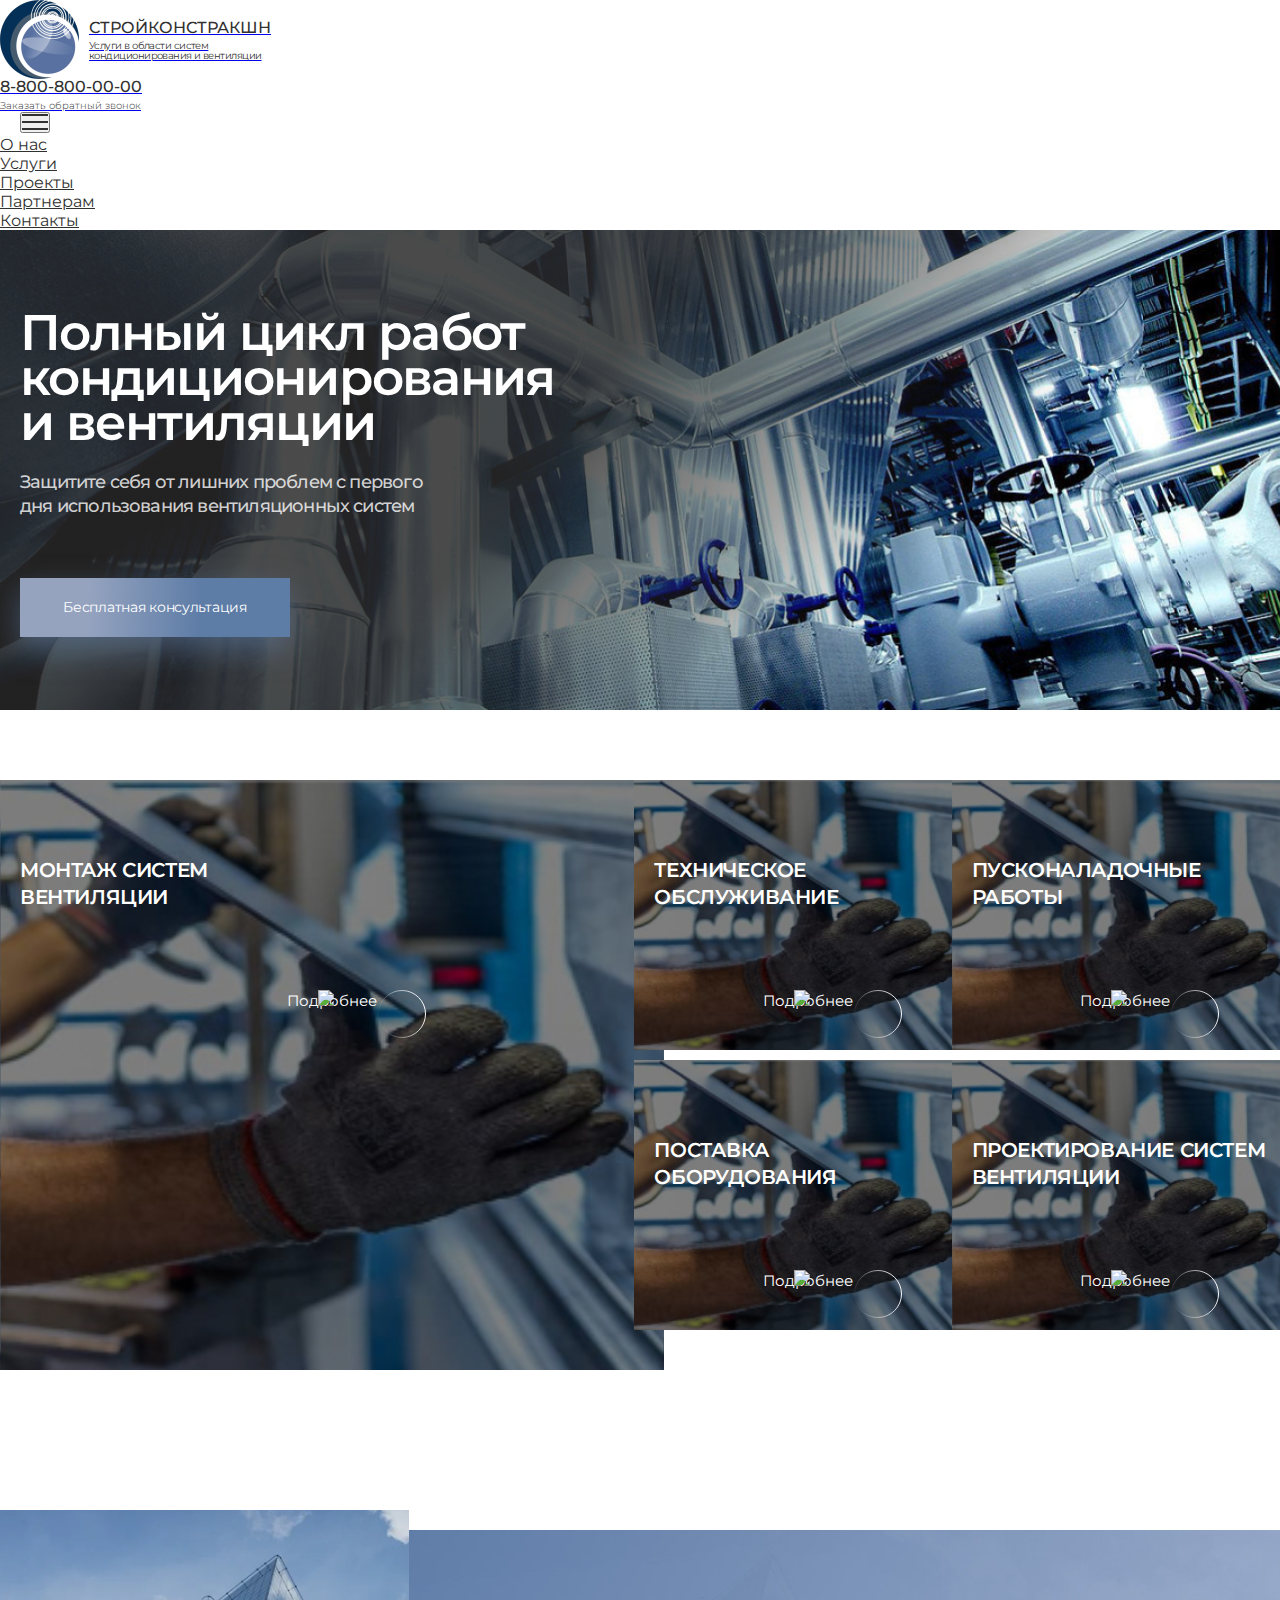
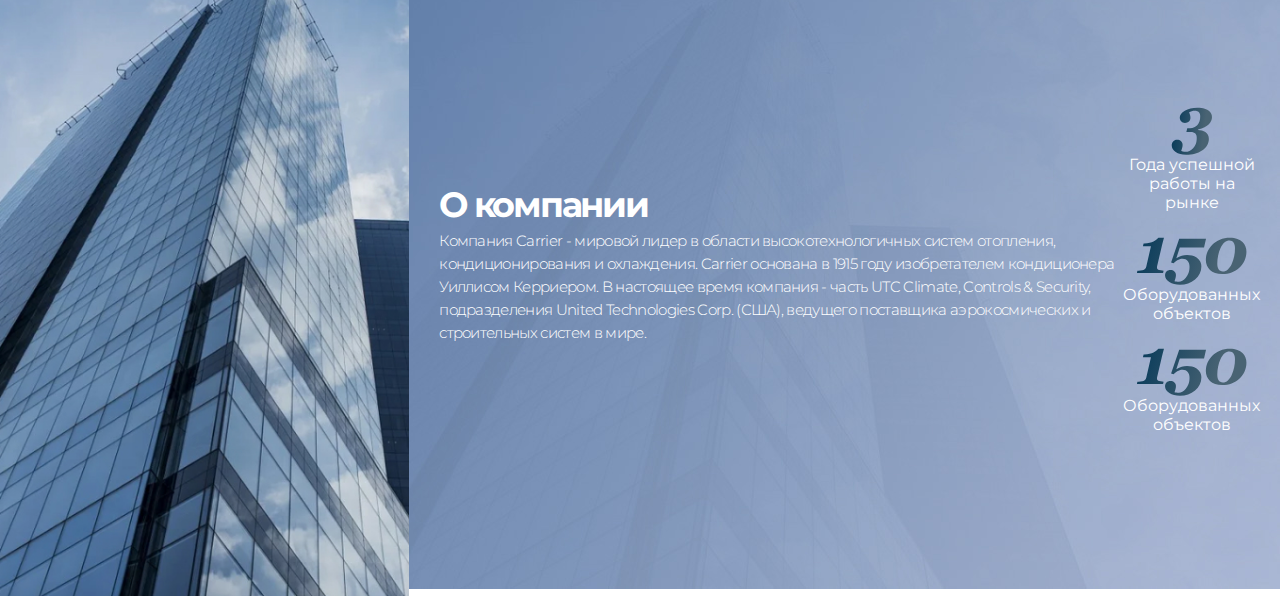
==== index.html @ 7372b0d9 "Первые три блока" ====
<!DOCTYPE html>
<html lang="ru">
    <head>
        <meta charset="utf-8">
        <meta name="format-detection" content="telephone=no">
        <link rel="stylesheet" href="css/owl.carousel.css">
        <link href="css/normalize.css" rel="stylesheet">
        <meta name="viewport" content="width=device-width, initial-scale=1">
        <link rel="stylesheet" href="https://cdn.jsdelivr.net/npm/bootstrap@4.5.3/dist/css/bootstrap.min.css" integrity="sha384-TX8t27EcRE3e/ihU7zmQxVncDAy5uIKz4rEkgIXeMed4M0jlfIDPvg6uqKI2xXr2" crossorigin="anonymous">
        <link rel="preconnect" href="https://fonts.gstatic.com">
        <link href="https://fonts.googleapis.com/css2?family=Montserrat:wght@100;300;400;500;600&display=swap" rel="stylesheet"> 
        <link href="css/style.css" rel="stylesheet">
        <title>СТРОЙКОНСТРАКШН</title>
        <script src="https://code.jquery.com/jquery-3.5.1.min.js" integrity="sha256-9/aliU8dGd2tb6OSsuzixeV4y/faTqgFtohetphbbj0=" crossorigin="anonymous"></script>
    </head>
    <body class="page">
      <svg style="display: none;">
        <symbol viewBox="0 0 94 134" id="logo-icon">
          <path  d="M51.762.58c-.244.192-.294.304-.334.73-.024.28-.109 3.047-.186 6.14-.077 3.09-.185 5.668-.227 5.706-.052.049-4.404 2.545-9.673 5.55-5.26 3.005-9.726 5.597-9.91 5.762-.497.455-.74.95-.876 1.798-.152.9-.012 1.517.476 2.076.194.234 2.41 1.704 5.965 3.963l5.656 3.606-.7 10.831c-.377 5.969-.7 10.916-.72 11.008-.011.104-2.302 1.778-5.6 4.09-3.066 2.161-5.583 3.955-5.588 3.996-.006.052.027.086.063.088.046.004 2.53-1.28 5.527-2.839 4.315-2.258 5.45-2.803 5.443-2.667.006.105-.171 2.949-.393 6.333-.222 3.385-.369 6.283-.323 6.444.073.319.425.627.736.65.31.023.728-.23.883-.532.11-.232.17-1.599.326-7.018.152-5.305.22-6.755.323-6.841.174-.145 7.217-3.804 7.309-3.797.046.003.019 2.042-.05 4.517-.07 2.485-.093 4.566-.055 4.631.048.066.093-.244.119-.776.255-5.245.447-8.61.5-8.66.032-.039 2.695-1.434 5.91-3.114 3.213-1.68 5.987-3.15 6.158-3.274.744-.521 1.118-1.896.81-2.965-.303-1.037-.47-1.185-6.375-5.427-3.028-2.178-5.53-3.973-5.546-3.995-.03-.055 1.064-21.165 1.127-21.704.04-.343.193-.467 5.298-4.352 2.896-2.195 5.27-4.02 5.275-4.072.014-.04-.019-.075-.073-.079-.046-.003-2.387 1.312-5.204 2.916-2.808 1.604-5.128 2.9-5.144 2.877-.023-.043.498-10.616.545-11.094.009-.072-.071-.256-.183-.4-.26-.375-.9-.433-1.289-.105zm-.993 25.367c-.133 5.452-.262 9.932-.282 9.951-.032.03-7.028-4.972-7.124-5.094-.024-.033-.012-1.393.04-3.021.052-1.619.051-2.948.006-2.95-.046-.004-.091.223-.091.537-.02 1.034-.317 4.978-.379 5.037-.032.04-1.364-.875-2.955-2.017s-2.883-2.084-2.873-2.094c.01-.01 3.14-2.386 6.959-5.287 4.111-3.121 6.94-5.216 6.949-5.132 0 .084-.107 4.607-.25 10.07zm-3.833 12.695a543.238 543.238 0 013.43 2.208c.056.077-.26 10.633-.311 10.755-.072.141-7.427 5.348-7.465 5.282-.023-.044.553-20.197.59-20.435.01-.094.077-.11.182-.06.088.038 1.703 1.056 3.574 2.25zm7.879 5.024c1.87 1.194 3.404 2.196 3.4 2.227-.012.03-1.725 1.265-3.807 2.735L50.616 51.3l.09-1.793c.41-7.965.427-8.194.564-8.1.068.047 1.665 1.063 3.545 2.258z"/>
        </symbol>
        <symbol viewBox="0 0 94 134" id="arrow">
          <path  d="M51.762.58c-.244.192-.294.304-.334.73-.024.28-.109 3.047-.186 6.14-.077 3.09-.185 5.668-.227 5.706-.052.049-4.404 2.545-9.673 5.55-5.26 3.005-9.726 5.597-9.91 5.762-.497.455-.74.95-.876 1.798-.152.9-.012 1.517.476 2.076.194.234 2.41 1.704 5.965 3.963l5.656 3.606-.7 10.831c-.377 5.969-.7 10.916-.72 11.008-.011.104-2.302 1.778-5.6 4.09-3.066 2.161-5.583 3.955-5.588 3.996-.006.052.027.086.063.088.046.004 2.53-1.28 5.527-2.839 4.315-2.258 5.45-2.803 5.443-2.667.006.105-.171 2.949-.393 6.333-.222 3.385-.369 6.283-.323 6.444.073.319.425.627.736.65.31.023.728-.23.883-.532.11-.232.17-1.599.326-7.018.152-5.305.22-6.755.323-6.841.174-.145 7.217-3.804 7.309-3.797.046.003.019 2.042-.05 4.517-.07 2.485-.093 4.566-.055 4.631.048.066.093-.244.119-.776.255-5.245.447-8.61.5-8.66.032-.039 2.695-1.434 5.91-3.114 3.213-1.68 5.987-3.15 6.158-3.274.744-.521 1.118-1.896.81-2.965-.303-1.037-.47-1.185-6.375-5.427-3.028-2.178-5.53-3.973-5.546-3.995-.03-.055 1.064-21.165 1.127-21.704.04-.343.193-.467 5.298-4.352 2.896-2.195 5.27-4.02 5.275-4.072.014-.04-.019-.075-.073-.079-.046-.003-2.387 1.312-5.204 2.916-2.808 1.604-5.128 2.9-5.144 2.877-.023-.043.498-10.616.545-11.094.009-.072-.071-.256-.183-.4-.26-.375-.9-.433-1.289-.105zm-.993 25.367c-.133 5.452-.262 9.932-.282 9.951-.032.03-7.028-4.972-7.124-5.094-.024-.033-.012-1.393.04-3.021.052-1.619.051-2.948.006-2.95-.046-.004-.091.223-.091.537-.02 1.034-.317 4.978-.379 5.037-.032.04-1.364-.875-2.955-2.017s-2.883-2.084-2.873-2.094c.01-.01 3.14-2.386 6.959-5.287 4.111-3.121 6.94-5.216 6.949-5.132 0 .084-.107 4.607-.25 10.07zm-3.833 12.695a543.238 543.238 0 013.43 2.208c.056.077-.26 10.633-.311 10.755-.072.141-7.427 5.348-7.465 5.282-.023-.044.553-20.197.59-20.435.01-.094.077-.11.182-.06.088.038 1.703 1.056 3.574 2.25zm7.879 5.024c1.87 1.194 3.404 2.196 3.4 2.227-.012.03-1.725 1.265-3.807 2.735L50.616 51.3l.09-1.793c.41-7.965.427-8.194.564-8.1.068.047 1.665 1.063 3.545 2.258z"/>
        </symbol>
      </svg>
        <header class="header">
          <nav class="navbar navbar-expand-lg">
            <a href="#" class="navbar-brand logo-wrp">
              <img src="img/logo.png" width="44" height="44">
              <div class="logo-text">
                <p class="logo-name">СТРОЙКОНСТРАКШН</p>
                <p class="logo-slogan">Услуги в области систем<br>кондиционирования и вентиляции</p>
              </div>
            </a>
            <a href="#" class="nav-tel">
              <img src="img/tel.svg" width="33" height="33">
              <div class="tel-number-wrp">
                <p class="tel-number">8-800-800-00-00</p>
                <p class="tel-text">Заказать обратный звонок</p>
              </div>
            </a>
            <button class="navbar-toggler" type="button" data-toggle="collapse" data-target="#navbarSupportedContent" aria-expanded="false" aria-label="Toggle navigation">
              <span class="toggle-line toggle-line--first"></span>
              <span class="toggle-line toggle-line--second"></span>
              <span class="toggle-line toggle-line--third"></span>
            </button>
            <div class="collapse navbar-collapse nav-list-wrp justify-content-around" id="navbarSupportedContent">
              <ul class="navbar-nav justify-content-center">
                <li class="nav-item"><a href="#" class="nav-link text-center">О нас</a></li>
                <li class="nav-item"><a href="#" class="nav-link text-center">Услуги</a></li>
                <li class="nav-item"><a href="#" class="nav-link text-center">Проекты</a></li>
                <li class="nav-item"><a href="#" class="nav-link text-center">Партнерам</a></li>
                <li class="nav-item"><a href="#" class="nav-link text-center">Контакты</a></li>
              </ul>
            </div>
          </nav>
          <h1 style="display: none;">СТРОЙКОНСТРАКШН</h1>
          <section class="header__body--wrp">
            <span class="header__body--bg"></span>
            <div class="header__body">
              <h2 class="header__h2">Полный цикл работ<br>кондиционирования<br>и вентиляции</h2>
              <p>Защитите себя от лишних проблем с первого<br>дня использования вентиляционных систем</p>
              <button type="button" class="button button--header">Бесплатная консультация</button>
            </div>
          </section>
        </header>
        <main class="page-main">
            <h1 style=display:none;></h1>
            <ul id="services" class="owl-carousel services__list">
              <li class="services__item service__hover-1" id="service">
                <!--<img class="services__item--bg" src="img/services-1.jpg">-->
                <h3 class="services__h3">Монтаж систем<br>вентиляции</h3>
                <a href="#" class="services__link">
                  <span>Подробнее</span>
                  <div class="services__arrow-wrp">
                    <img class="arrow-img" src="img/arrow.svg">
                    <img class="circle-img" src="img/Ellipse.svg">
                  </div>
                </a>
              </li>
              <li class="services__item" id="service">
                <!--<img class="services__item--bg" src="img/services-1.jpg">-->
                <h3 class="services__h3">Техническое<br>обслуживание</h3>
                <a href="#" class="services__link">
                  <span>Подробнее</span>
                  <div class="services__arrow-wrp">
                    <img class="arrow-img" src="img/arrow.svg">
                    <img class="circle-img" src="img/Ellipse.svg">
                  </div>
                </a>
              </li>
              <li class="services__item" id="service">
                <!--<img class="services__item--bg" src="img/services-1.jpg">-->
                <h3 class="services__h3">Пусконаладочные<br>работы</h3>
                <a href="#" class="services__link">
                  <span>Подробнее</span>
                  <div class="services__arrow-wrp">
                    <img class="arrow-img" src="img/arrow.svg">
                    <img class="circle-img" src="img/Ellipse.svg">
                  </div>
                </a>
              </li>
              <li class="services__item" id="service">
                <!--<img class="services__item--bg" src="img/services-1.jpg">-->
                <h3 class="services__h3">Поставка<br>оборудования</h3>
                <a href="#" class="services__link">
                  <span>Подробнее</span>
                  <div class="services__arrow-wrp">
                    <img class="arrow-img" src="img/arrow.svg">
                    <img class="circle-img" src="img/Ellipse.svg">
                  </div>
                </a>
              </li>
              <li class="services__item" id="service">
                <!--<img class="services__item--bg" src="img/services-1.jpg">-->
                <h3 class="services__h3">Проектирование систем<br>вентиляции</h3>
                <a href="#" class="services__link">
                  <span>Подробнее</span>
                  <div class="services__arrow-wrp">
                    <img class="arrow-img" src="img/arrow.svg">
                    <img class="circle-img" src="img/Ellipse.svg">
                  </div>
                </a>
              </li>
            </ul>
            <script>$(document).ready(function(){
              $(".owl-carousel").owlCarousel({
                items:1.2,
                center:true,
                smartSpeed: 500,
                slideBy: 3, 
                responsive:{
                  500:{
                      items:1.6
                  },
                  600:{
                      items:1.8
                  }
              }
              });
            });
            </script>
            <section class="advantages">
              <div class="adventages__wrp">
                <img src="img/adv-left.jpg" class="advantages__left">
                <div class="adventages__text-wrp">
                  <h2 class="adv__h2">О компании</h2>
                  <span class="advent__text">Компания Carrier - мировой лидер в области высокотехнологичных систем отопления, кондиционирования и охлаждения. Carrier основана в 1915 году изобретателем кондиционера Уиллисом Керриером. В настоящее время компания - часть UTC Climate, Controls & Security, подразделения United Technologies Corp. (США), ведущего поставщика аэрокосмических и строительных систем в мире.</span>  
                </div>
                <ul class="advantagest__list">
                  <li class="advantages__item">
                    <img src="img/3.svg">
                    <p class="advantages__item-text">Года успешной<br>работы на рынке</p>
                  </li>
                  <li class="advantages__item">
                    <img src="img/150.svg">
                    <p class="advantages__item-text">Оборудованных<br>объектов</p>
                  </li>
                  <li class="advantages__item">
                    <img src="img/150.svg">
                    <p class="advantages__item-text">Оборудованных<br>объектов</p>
                  </li>
                </ul>
              </div>
              
            </section>



            <!--
            <h2 class="news__h2">Оставайтесь в курсе событий</h2>
            <p class="news__title">Основные новости финансовых рынков</p>
            <section class="news-wrp">
              <button id="news-left" class="news__btn btn-prev"><svg width="23" height="32" class="news-btn-svg news_btn--left"><use xlink:href ="#news-btn"></use></svg></button>
              <div class="slider-container">
                <div class="slider-track">
                  <div class="slider-item">
                    <div class="news__card1">
                      <img class="news__img" src="img/news1.jpg">
                      <div class="news__card-content">
                        <p class="news__card-title">1Премаркет Европы EURUSD, GBPU...</p>
                        <p class="news__card-description">EURUSDEURUSD пошел по альтернативному сценарию и достиг целевого диапазона.</p>
                        <span class="news__card-date-btn-wrp">
                          <p class="news__card-date">14.08.2020</p>
                          <a class="news__card-btn" href="#">Читать далее</a>
                        </span>
                      </div>
                    </div>
                  </div>
                  <div class="slider-item">
                    <div class="news__card1">
                      <img class="news__img" src="img/news2.jpg">
                      <div class="news__card-content">
                        <p class="news__card-title">2Премаркет Европы EURUSD, GBPU...</p>
                        <p class="news__card-description">EURUSDEURUSD пошел по альтернативному сценарию и достиг целевого диапазона.</p>
                        <span class="news__card-date-btn-wrp">
                          <p class="news__card-date">14.08.2020</p>
                          <a class="news__card-btn" href="#">Читать далее</a>
                        </span>
                      </div>
                    </div>
                  </div>
                  <div class="slider-item">
                    <div class="news__card1">
                      <img class="news__img" src="img/news1.jpg">
                      <div class="news__card-content">
                        <p class="news__card-title">3Премаркет Европы EURUSD, GBPU...</p>
                        <p class="news__card-description">EURUSDEURUSD пошел по альтернативному сценарию и достиг целевого диапазона.</p>
                        <span class="news__card-date-btn-wrp">
                          <p class="news__card-date">14.08.2020</p>
                          <a class="news__card-btn" href="#">Читать далее</a>
                        </span>
                      </div>
                    </div>
                  </div>
                  <div class="slider-item">
                    <div class="news__card1">
                      <img class="news__img" src="img/news2.jpg">
                      <div class="news__card-content">
                        <p class="news__card-title">4Премаркет Европы EURUSD, GBPU...</p>
                        <p class="news__card-description">EURUSDEURUSD пошел по альтернативному сценарию и достиг целевого диапазона.</p>
                        <span class="news__card-date-btn-wrp">
                          <p class="news__card-date">14.08.2020</p>
                          <a class="news__card-btn" href="#">Читать далее</a>
                        </span>
                      </div>
                    </div>
                  </div>
                  <div class="slider-item">
                    <div class="news__card1">
                      <img class="news__img" src="img/news1.jpg">
                      <div class="news__card-content">
                        <p class="news__card-title">5Премаркет Европы EURUSD, GBPU...</p>
                        <p class="news__card-description">EURUSDEURUSD пошел по альтернативному сценарию и достиг целевого диапазона.</p>
                        <span class="news__card-date-btn-wrp">
                          <p class="news__card-date">14.08.2020</p>
                          <a class="news__card-btn" href="#">Читать далее</a>
                        </span>
                      </div>
                    </div>
                  </div>
                  <div class="slider-item">
                    <div class="news__card1">
                      <img class="news__img" src="img/news2.jpg">
                      <div class="news__card-content">
                        <p class="news__card-title">6Премаркет Европы EURUSD, GBPU...</p>
                        <p class="news__card-description">EURUSDEURUSD пошел по альтернативному сценарию и достиг целевого диапазона.</p>
                        <span class="news__card-date-btn-wrp">
                          <p class="news__card-date">14.08.2020</p>
                          <a class="news__card-btn" href="#">Читать далее</a>
                        </span>
                      </div>
                    </div>
                  </div>

                </div>
              </div>
              <button id="news-right" class="news__btn btn-next"><svg width="23" height="32" class="news-btn-svg news_btn--right"><use xlink:href ="#news-btn"></use></svg></button>
            </section>-->
            <footer class="page-footer">
              
            </footer>
            <script src="https://cdn.jsdelivr.net/npm/bootstrap@4.5.3/dist/js/bootstrap.bundle.min.js" integrity="sha384-ho+j7jyWK8fNQe+A12Hb8AhRq26LrZ/JpcUGGOn+Y7RsweNrtN/tE3MoK7ZeZDyx" crossorigin="anonymous"></script>
            <script src="script.js"></script>
            <script src="news.js"></script>
            <script src="owl.carousel.js"></script>

        </main>
    </body>
</html>
---- css/style.css ----
.news__h2 {
  text-align: center;
  letter-spacing: 0.03em;
  font-weight: 300;
  text-transform: uppercase;
  line-height: 35px; }

.news__title {
  line-height: 30px;
  text-align: center;
  font-weight: 300; }

.news-btn-svg {
  fill: #3383EA; }

.news__btn {
  border: none;
  background-color: rgba(0, 0, 0, 0);
  box-shadow: none;
  transition: ease-in-out 0.2s; }
  .news__btn:hover {
    stroke-width: 2px;
    stroke: #3383EA; }
    .news__btn:hover svg {
      fill: white; }
  .news__btn:active svg {
    fill: #abcbd8; }

.news_btn--right {
  transform: rotate(180deg); }

.news__card-wrp {
  margin: 0 auto;
  width: 80%; }

.news__card {
  margin: 0 auto;
  transition: ease-in-out 0.3s;
  box-shadow: 0px 0px 10px rgba(0, 0, 0, 0.25);
  width: 100%;
  max-width: 240px;
  height: 300px;
  min-width: 200px;
  display: none; }

.news-active {
  transition: ease-in-out 0.3s;
  display: block; }

.news__img {
  width: 100%;
  height: 120px; }

.news__card-content {
  padding: 10px; }

.news__card-date-btn-wrp {
  display: flex;
  width: 100%;
  justify-content: space-between; }

.news__card-title {
  font-weight: normal;
  font-size: 16px;
  line-height: 19px; }

.news__card-description {
  font-weight: 300;
  font-size: 14px;
  line-height: 18px;
  margin: 15px 0; }

.news__card-date {
  font-weight: 300;
  font-size: 14px;
  line-height: 18px;
  text-align: left;
  letter-spacing: 0.02em; }

.news__card-btn {
  display: block;
  text-decoration: none;
  color: white;
  width: 95px;
  height: 24px;
  border-radius: 15px;
  background: linear-gradient(91.24deg, #3383EA 29.88%, #226AC6 81.31%);
  font-weight: 500;
  font-size: 10px;
  line-height: 24px;
  transition: all 0.3s ease-in-out;
  letter-spacing: 0.02em;
  text-transform: uppercase;
  text-align: center;
  color: #F8F8F8;
  position: relative; }
  .news__card-btn:hover {
    width: 110px;
    letter-spacing: 0.1em; }

.news__wrp {
  width: 100%;
  display: flex;
  align-items: center;
  margin: 30px auto  50px;
  padding: 0 10px;
  max-width: 1340px; }

@media (min-width: 700px) {
  .news__card {
    width: 45%; }
  .news__card-wrp {
    display: flex;
    justify-content: space-between; }
  .news__h2 {
    font-size: 31px;
    line-height: 60px; } }

.slider-container {
  overflow: hidden;
  margin: 0 auto;
  width: 280px; }

.slider-track {
  display: flex;
  transition: .2s; }

.slider-item {
  width: 280px;
  height: 340px; }

.news__card1 {
  margin: 20px;
  transition: ease-in-out 0.3s;
  box-shadow: 0px 0px 10px rgba(0, 0, 0, 0.25); }

.slider-buttons {
  text-align: center; }

.btn-prev:disabled svg {
  opacity: 0.3; }

.btn-next:disabled svg {
  opacity: 0.3; }

.news-wrp {
  max-width: 1240px;
  width: 95%;
  margin: 30px auto;
  display: flex;
  align-items: center;
  justify-content: space-between; }

@media (min-width: 650px) {
  .slider-container {
    width: 560px; } }

@media (min-width: 950px) {
  .slider-container {
    width: 840px; } }

@media (min-width: 1200px) {
  .slider-container {
    width: 1160px; } }

.logo-wrp {
  margin-right: 0;
  display: flex;
  align-items: center; }

.logo-text {
  margin-left: 10px; }

.logo-name {
  font-size: 12px;
  font-weight: 500;
  color: #313131;
  margin-bottom: 3px;
  line-height: 12px; }

.logo-slogan {
  line-height: 10px;
  font-size: 8px;
  margin-bottom: 0px;
  letter-spacing: -0.055em;
  color: #313131; }

.nav-tel {
  margin-left: auto;
  margin-right: 20px; }

.tel-number-wrp {
  display: none; }

.navbar-toggler {
  position: relative;
  width: 30px;
  height: 21px; }

.toggle-line {
  position: absolute;
  width: 100%;
  height: 2px;
  left: 0;
  background-color: #313131; }

.toggle-line--first {
  top: 0; }

.toggle-line--second {
  top: 7px; }

.toggle-line--third {
  top: 14px; }

@media (max-width: 330px) {
  .nav-tel {
    margin-right: 5px; }
    .nav-tel img {
      width: 23px;
      height: 23px; } }

@media (min-width: 470px) {
  .tel-number-wrp {
    display: block; }
  .nav-tel img {
    display: none; }
  .tel-number {
    font-size: 16px;
    line-height: 16px;
    font-weight: 500;
    color: #313131;
    margin-bottom: 5px; }
  .tel-text {
    margin-bottom: 0px;
    font-weight: 300;
    font-size: 10px;
    color: #313131;
    line-height: 12px; } }

.nav-link {
  color: #313131; }

@media (min-width: 990px) {
  .nav-tel {
    order: 3; }
  .nav-list-wrp {
    order: 2; }
    .nav-list-wrp ul {
      width: 83%;
      justify-content: space-between !important; }
  .logo-name {
    font-size: 16px;
    line-height: 20px; }
  .logo-slogan {
    font-size: 10px; }
  .logo-wrp img {
    width: 79px;
    height: 79px; } }

.navbar-expand-lg {
  max-width: 1280px;
  margin: 0 auto; }

.header__body--wrp {
  width: 100%;
  background-image: url("../img/header-bg.jpg");
  background-repeat: no-repeat;
  position: relative;
  height: 480px;
  background-position-x: -742px; }

.header__body--bg {
  position: absolute;
  z-index: 2;
  width: 100%;
  height: 100%;
  background: linear-gradient(127.26deg, rgba(41, 40, 40, 0.64) 43.16%, rgba(37, 37, 37, 0.460156) 49.52%, rgba(34, 34, 34, 0.295833) 60.54%, rgba(30, 30, 30, 0) 72.18%); }

.header__body {
  z-index: 3;
  position: relative;
  padding: 0 20px; }
  .header__body p {
    margin: 0;
    font-weight: 500;
    font-size: 20px;
    line-height: 30px;
    letter-spacing: -0.045em;
    color: rgba(255, 255, 255, 0.8);
    padding-bottom: 60px; }

.header__h2 {
  margin: 0;
  padding-top: 80px;
  padding-bottom: 25px;
  font-weight: 600;
  font-size: 30px;
  line-height: 27px;
  letter-spacing: -0.035em;
  color: #FFFFFF; }

@media (min-width: 690px) {
  .header__body--wrp {
    background-position: top center;
    background-size: cover; }
  .header__body--bg {
    background: linear-gradient(127.26deg, rgba(41, 40, 40, 0.84) 43.16%, rgba(37, 37, 37, 0.660156) 49.52%, rgba(34, 34, 34, 0.395833) 60.54%, rgba(30, 30, 30, 0) 72.18%); }
  .header__body {
    max-width: 1280px;
    margin: 0 auto; }
    .header__body p {
      font-size: 18px;
      line-height: 24px; }
  .header__h2 {
    font-size: 50px;
    line-height: 45px; } }

.services__item {
  position: relative;
  height: 320px;
  width: 277px;
  padding: 20px; }
  .services__item .services__item--bg {
    position: absolute;
    top: 0px; }

.services__h3 {
  z-index: 2;
  position: relative;
  color: #fff;
  margin-left: 30px;
  margin-top: 57px;
  font-weight: 600;
  font-size: 20px;
  line-height: 27px;
  letter-spacing: -0.02em;
  text-transform: uppercase; }

.services__list {
  margin: 44px 0; }

.services__arrow-wrp {
  display: flex;
  justify-content: center; }
  .services__arrow-wrp .arrow-img {
    margin-left: 80px;
    margin-right: -25px;
    width: 85px !important;
    height: auto !important;
    position: relative; }
  .services__arrow-wrp .circle-img {
    position: relative;
    width: 48px !important;
    height: 48px !important; }

.services__link {
  margin-top: 80px;
  position: relative;
  color: #fff;
  text-decoration: none;
  display: flex;
  flex-direction: column;
  align-items: center; }
  .services__link span {
    margin-bottom: -20px;
    font-size: 15px; }
  .services__link:hover {
    color: #fff;
    text-decoration: none; }

.services__list {
  list-style: none; }

.services__item {
  background-image: url("../img/services-1.jpg");
  background-position: top center;
  background-size: cover; }

@media (min-width: 750px) {
  .services__item {
    transition: all .3s;
    width: 100%;
    height: auto;
    padding: 20px; }
    .services__item .services__item--bg {
      position: absolute;
      top: 0px; }
  .services__list {
    margin-top: 70px;
    transition: all .3s;
    display: grid;
    grid-gap: 10px;
    grid-template-rows: 270px 270px;
    grid-template-columns: 24% 24% 24% 24%; }
  .service__hover-1 {
    grid-column: 1 / 3;
    grid-row: 1 / 3;
    width: 100%;
    height: 100%; }
    .service__hover-1 .services__item--bg {
      width: 96%;
      height: auto; }
  .services__h3 {
    margin-left: 0px; }
  .service__hover-2 {
    grid-column: 2 / 4;
    grid-row: 1 / 3;
    width: 100%;
    height: 100%; }
    .service__hover-2 .services__item--bg {
      width: 96%;
      height: auto; } }

.advantages {
  background-image: url("../img/adv-bg.jpg");
  background-repeat: no-repeat; }

.adventages__wrp {
  padding: 40px 20px 0; }

.advantages__left {
  display: none; }

.adv__h2 {
  font-weight: bold;
  font-size: 35px;
  line-height: 134.69%;
  /* or 47px */
  letter-spacing: -0.065em;
  color: #FFFFFF; }

.advent__text {
  font-weight: 300;
  font-size: 15px;
  line-height: 154.19%;
  letter-spacing: -0.045em;
  color: #FFFFFF; }

.adventages__text-wrp {
  margin-bottom: 50px; }

.advantagest__list {
  list-style: none;
  display: flex;
  flex-wrap: wrap; }

.advantages__item {
  display: flex;
  color: #fff;
  flex-direction: column;
  align-items: center;
  text-align: center;
  margin: 0 auto;
  width: 45%;
  margin-bottom: 25px; }

@media (min-width: 600px) {
  .adventages__wrp {
    display: flex;
    align-items: center; }
  .adventages__text-wrp {
    width: 70%;
    margin-bottom: 40px; }
  .advantagest__list {
    flex-direction: column; }
  .advantages__item {
    width: 100%; } }

@media (min-width: 1040px) {
  .advantages {
    margin-top: 200px;
    background-position: top right; }
  .advantages__left {
    width: 33%;
    margin-right: 30px;
    height: auto;
    display: block;
    margin-top: -60px;
    margin-left: -20px; } }

* {
  margin: 0;
  padding: 0;
  font-family: 'Montserrat'; }

input {
  -webkit-tap-highlight-color: transparent; }

input[type=checkbox] {
  -webkit-appearance: none; }

button {
  -webkit-tap-highlight-color: transparent; }

.button {
  background: linear-gradient(92.2deg, #95A3BF 25.37%, #5D7CA6 67.28%);
  box-shadow: 0px 12px 30px rgba(97, 127, 168, 0.54);
  width: 270px;
  height: 59px;
  border: none;
  font-size: 14px;
  line-height: 59px;
  align-items: center;
  letter-spacing: -0.02em;
  color: #FFFFFF; }
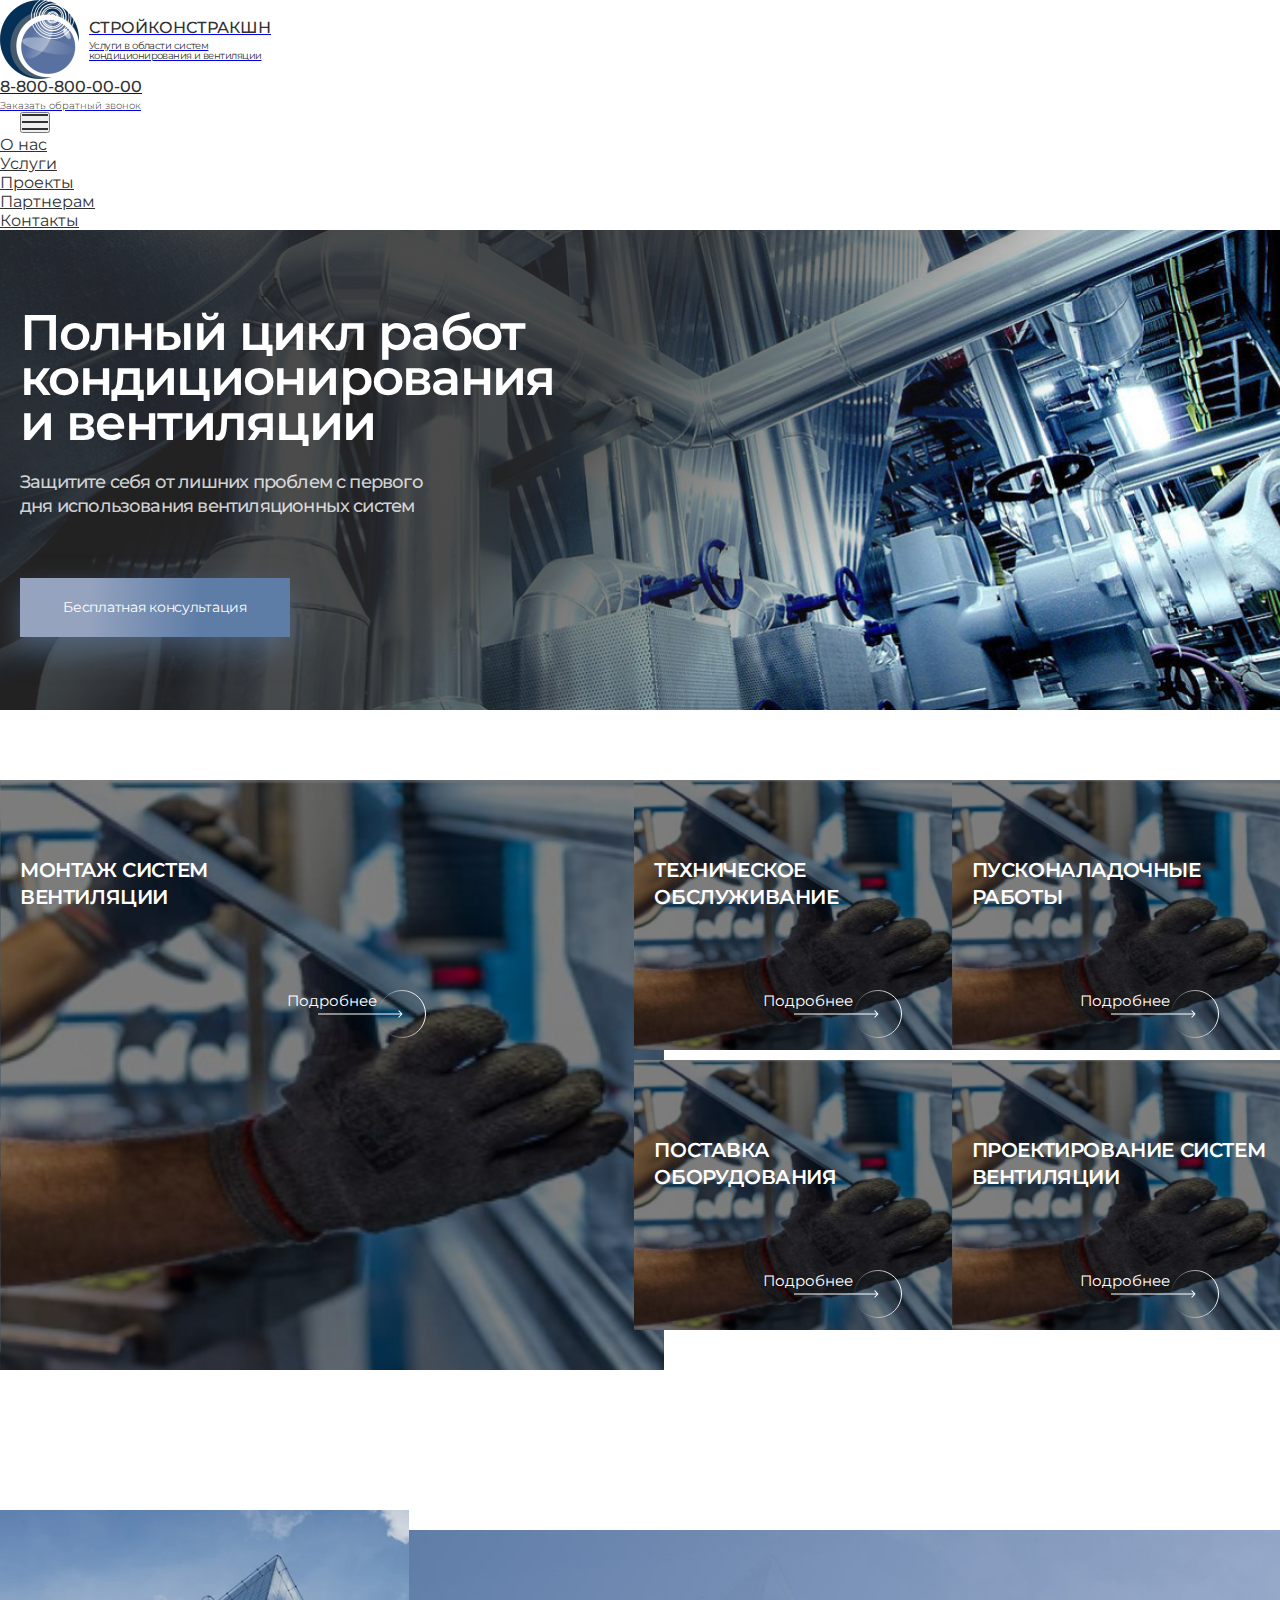
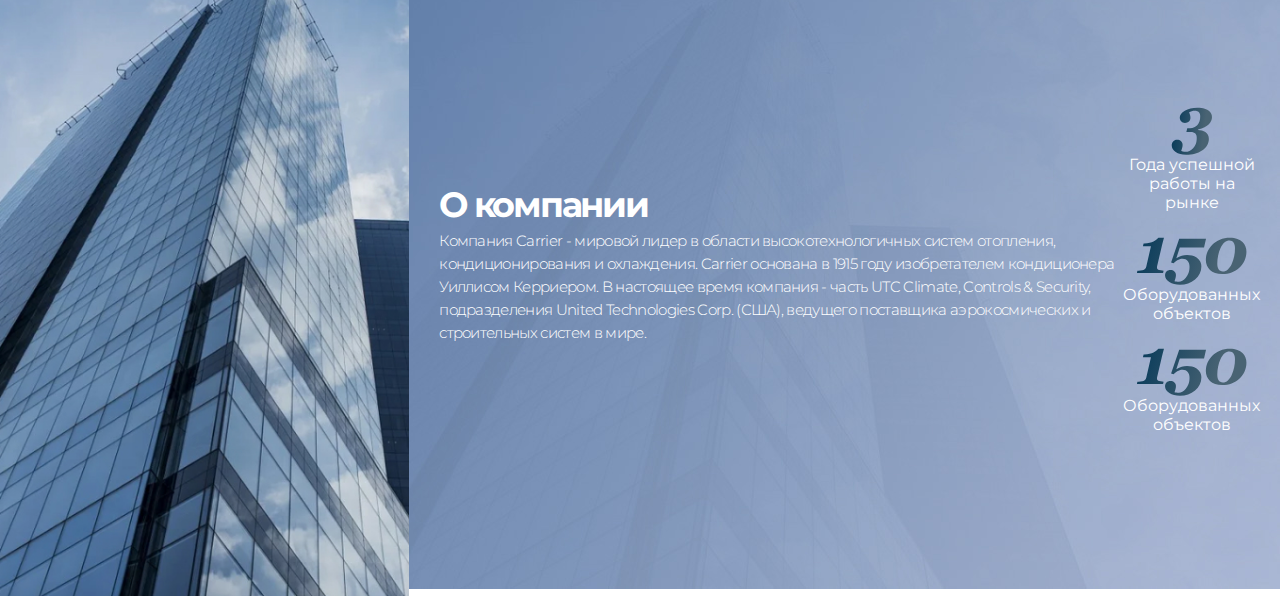
==== commit ee8ac6f0: "Первые три блока" ====
--- a/index.html
+++ b/index.html
@@ -73,7 +73,7 @@
                 <a href="#" class="services__link">
                   <span>Подробнее</span>
                   <div class="services__arrow-wrp">
-                    <img class="arrow-img" src="img/arrow.svg">
+                    <img class="arrow-img" src="img/Arrow.svg">
                     <img class="circle-img" src="img/Ellipse.svg">
                   </div>
                 </a>
@@ -84,7 +84,7 @@
                 <a href="#" class="services__link">
                   <span>Подробнее</span>
                   <div class="services__arrow-wrp">
-                    <img class="arrow-img" src="img/arrow.svg">
+                    <img class="arrow-img" src="img/Arrow.svg">
                     <img class="circle-img" src="img/Ellipse.svg">
                   </div>
                 </a>
@@ -95,7 +95,7 @@
                 <a href="#" class="services__link">
                   <span>Подробнее</span>
                   <div class="services__arrow-wrp">
-                    <img class="arrow-img" src="img/arrow.svg">
+                    <img class="arrow-img" src="img/Arrow.svg">
                     <img class="circle-img" src="img/Ellipse.svg">
                   </div>
                 </a>
@@ -106,7 +106,7 @@
                 <a href="#" class="services__link">
                   <span>Подробнее</span>
                   <div class="services__arrow-wrp">
-                    <img class="arrow-img" src="img/arrow.svg">
+                    <img class="arrow-img" src="img/Arrow.svg">
                     <img class="circle-img" src="img/Ellipse.svg">
                   </div>
                 </a>
@@ -117,7 +117,7 @@
                 <a href="#" class="services__link">
                   <span>Подробнее</span>
                   <div class="services__arrow-wrp">
-                    <img class="arrow-img" src="img/arrow.svg">
+                    <img class="arrow-img" src="img/Arrow.svg">
                     <img class="circle-img" src="img/Ellipse.svg">
                   </div>
                 </a>
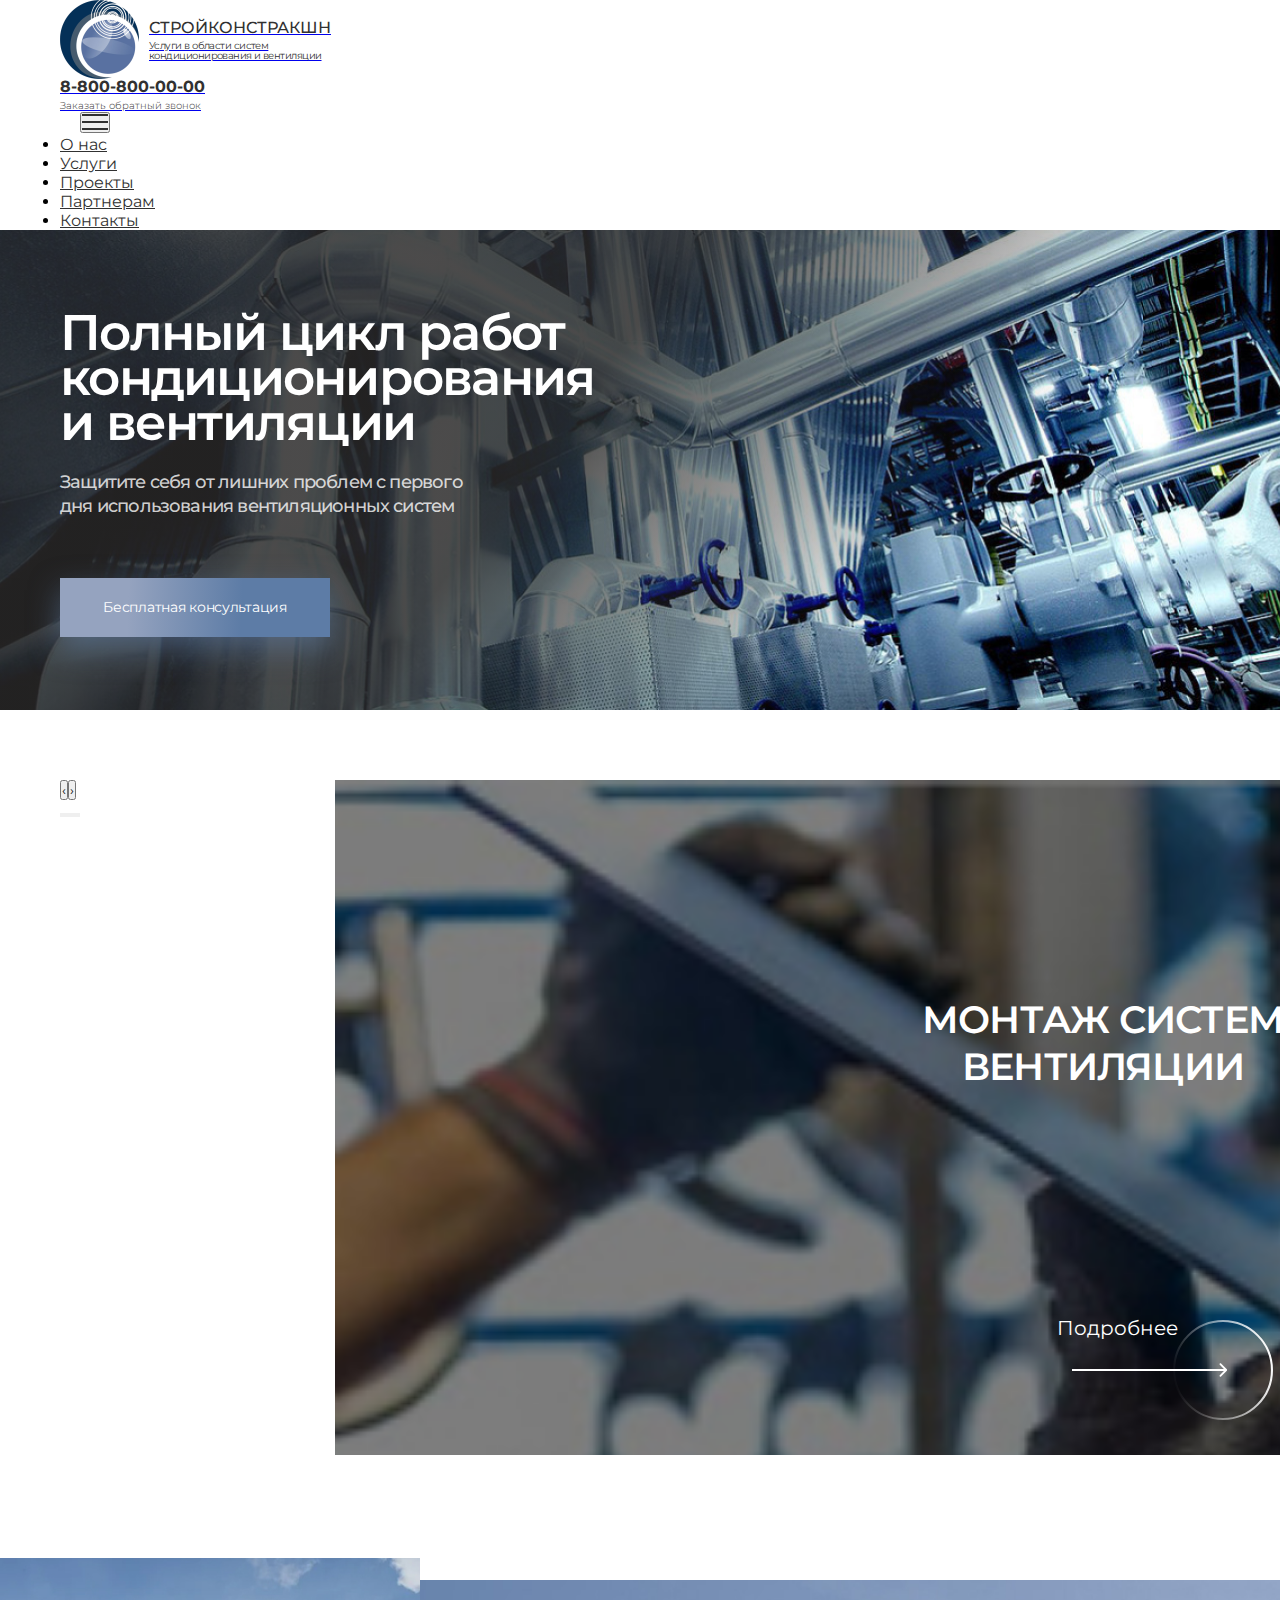
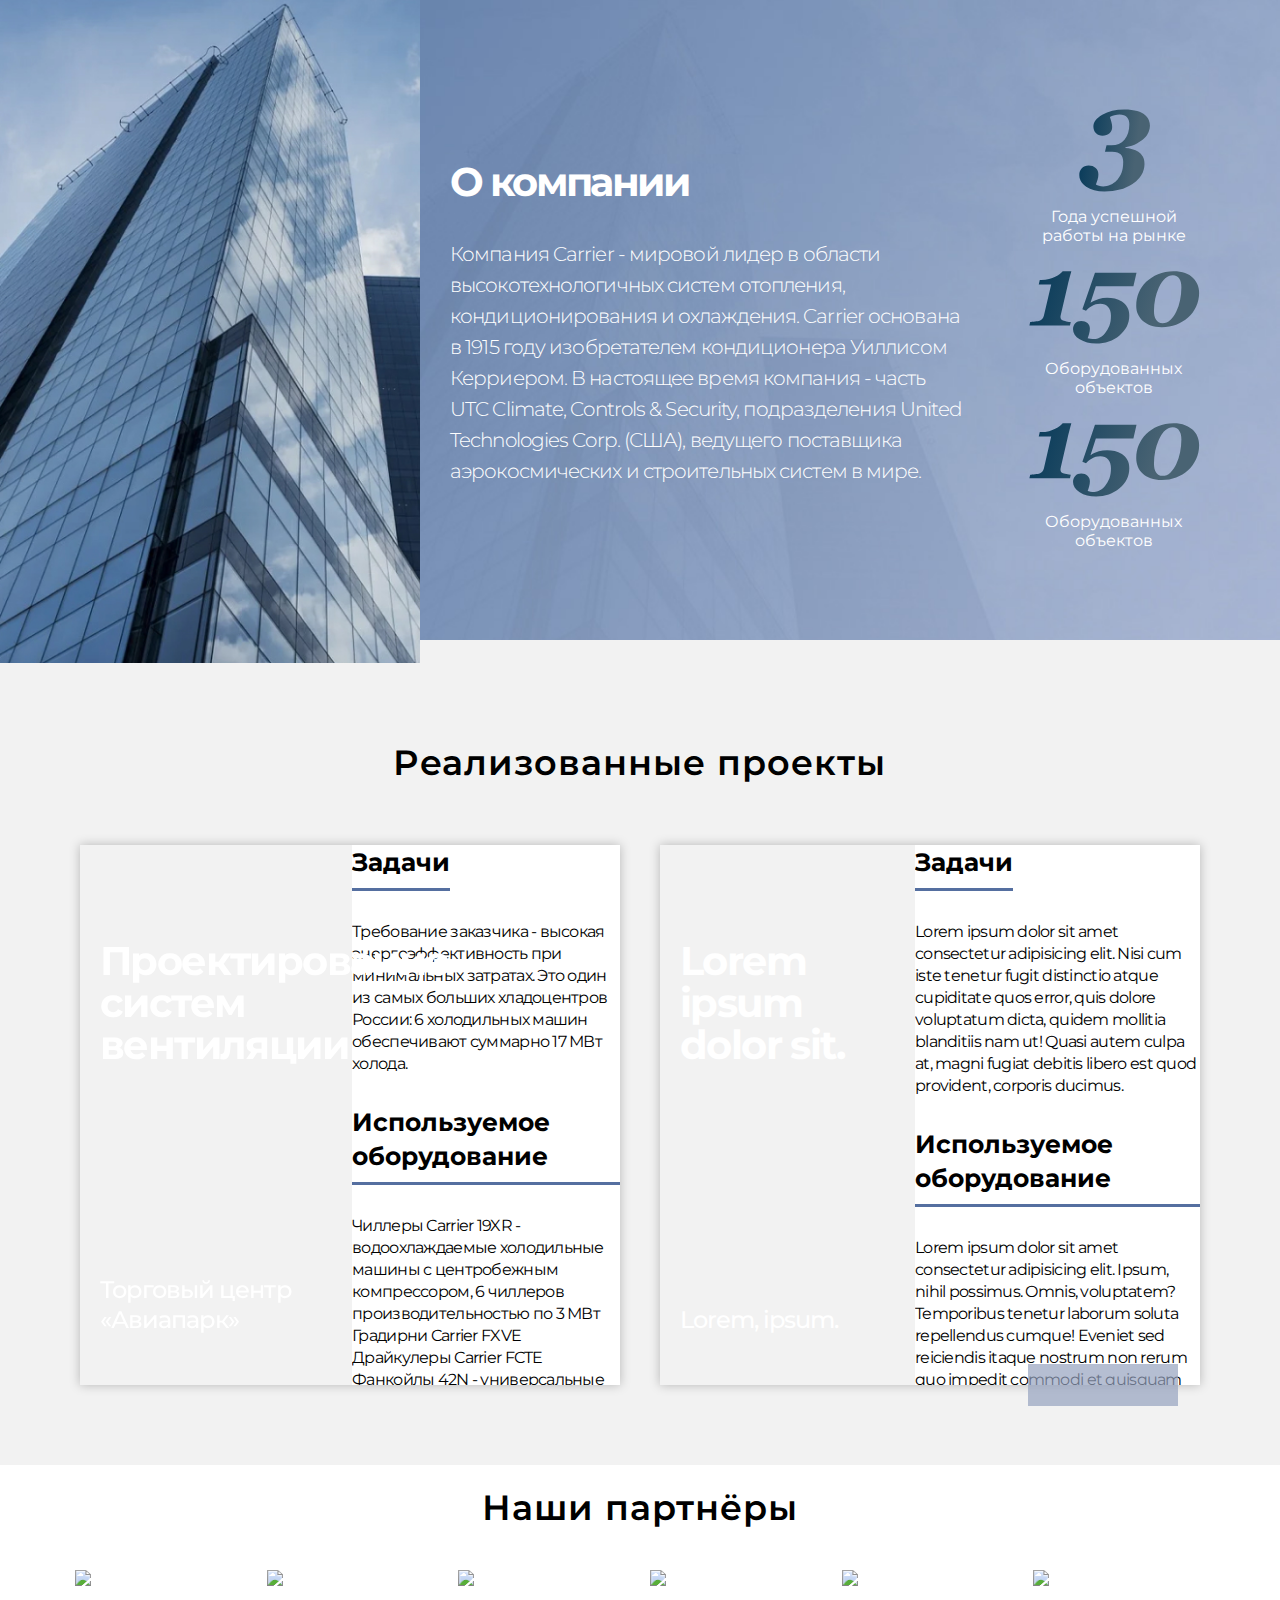
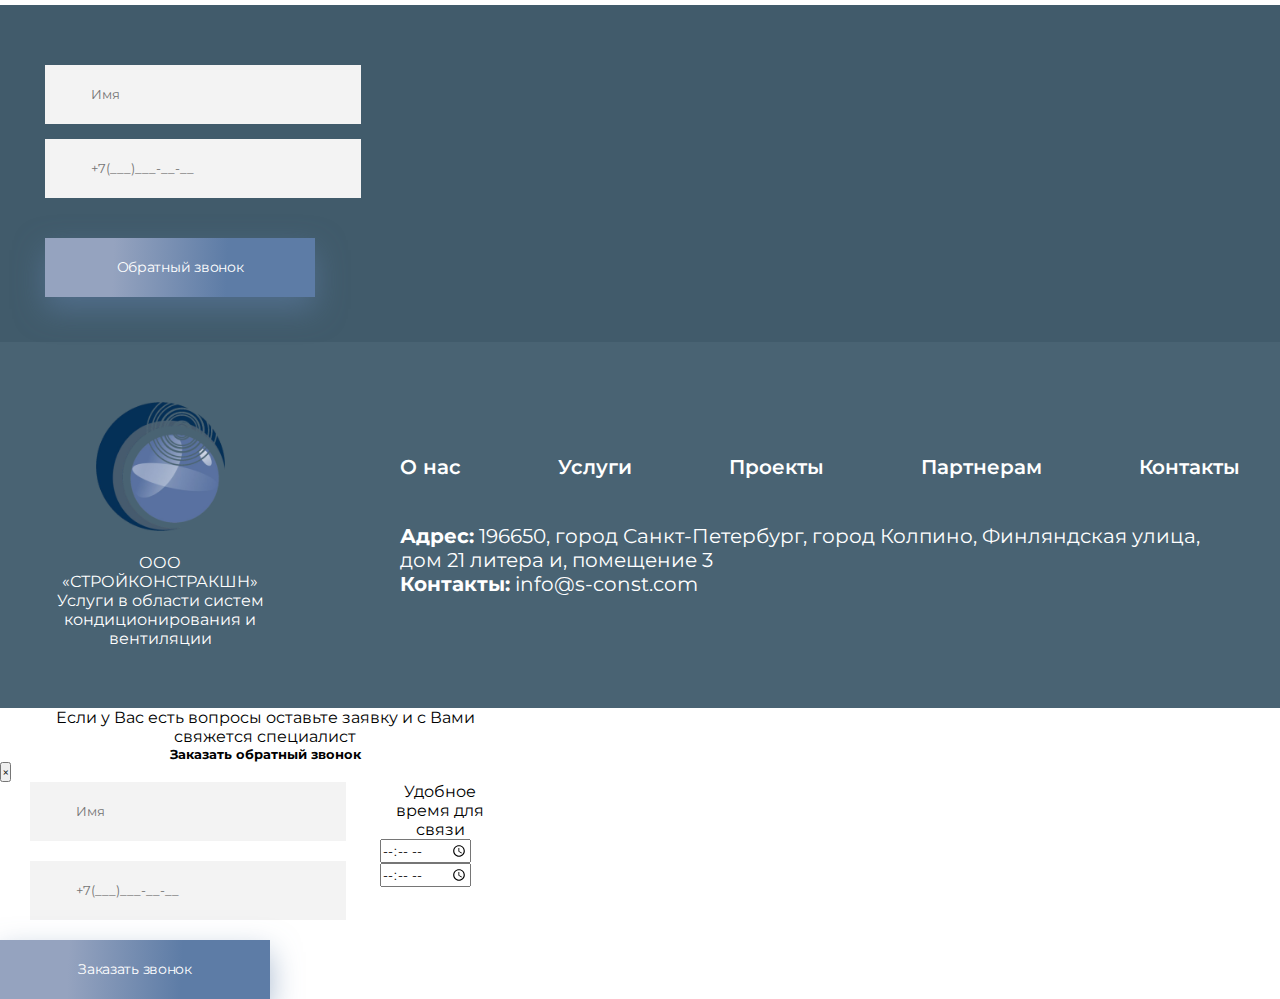
==== commit fcd1f905: "верстка главной кроме модального" ====
--- a/index.html
+++ b/index.html
@@ -11,8 +11,8 @@
         <link rel="preconnect" href="https://fonts.gstatic.com">
         <link href="https://fonts.googleapis.com/css2?family=Montserrat:wght@100;300;400;500;600&display=swap" rel="stylesheet"> 
         <link href="css/style.css" rel="stylesheet">
+        <script src="https://code.jquery.com/jquery-3.5.1.min.js" integrity="sha256-9/aliU8dGd2tb6OSsuzixeV4y/faTqgFtohetphbbj0=" crossorigin="anonymous"></script>
         <title>СТРОЙКОНСТРАКШН</title>
-        <script src="https://code.jquery.com/jquery-3.5.1.min.js" integrity="sha256-9/aliU8dGd2tb6OSsuzixeV4y/faTqgFtohetphbbj0=" crossorigin="anonymous"></script>
     </head>
     <body class="page">
       <svg style="display: none;">
@@ -46,7 +46,7 @@
             </button>
             <div class="collapse navbar-collapse nav-list-wrp justify-content-around" id="navbarSupportedContent">
               <ul class="navbar-nav justify-content-center">
-                <li class="nav-item"><a href="#" class="nav-link text-center">О нас</a></li>
+                <li class="nav-item"><a href="#" class="nav-link text-center link-hover">О нас</a></li>
                 <li class="nav-item"><a href="#" class="nav-link text-center">Услуги</a></li>
                 <li class="nav-item"><a href="#" class="nav-link text-center">Проекты</a></li>
                 <li class="nav-item"><a href="#" class="nav-link text-center">Партнерам</a></li>
@@ -60,14 +60,14 @@
             <div class="header__body">
               <h2 class="header__h2">Полный цикл работ<br>кондиционирования<br>и вентиляции</h2>
               <p>Защитите себя от лишних проблем с первого<br>дня использования вентиляционных систем</p>
-              <button type="button" class="button button--header">Бесплатная консультация</button>
+              <button type="button" class="button button--header" data-toggle="modal" data-target="#callModal">Бесплатная консультация</button>
             </div>
           </section>
         </header>
         <main class="page-main">
             <h1 style=display:none;></h1>
-            <ul id="services" class="owl-carousel services__list">
-              <li class="services__item service__hover-1" id="service">
+            <ul id="services" class="owl-carousel owl-carousel-1 services__list">
+              <li class="services__item service__item--1 service__hover--1 service__active" id="service">
                 <!--<img class="services__item--bg" src="img/services-1.jpg">-->
                 <h3 class="services__h3">Монтаж систем<br>вентиляции</h3>
                 <a href="#" class="services__link">
@@ -78,7 +78,7 @@
                   </div>
                 </a>
               </li>
-              <li class="services__item" id="service">
+              <li class="services__item service__item--2" id="service">
                 <!--<img class="services__item--bg" src="img/services-1.jpg">-->
                 <h3 class="services__h3">Техническое<br>обслуживание</h3>
                 <a href="#" class="services__link">
@@ -89,7 +89,7 @@
                   </div>
                 </a>
               </li>
-              <li class="services__item" id="service">
+              <li class="services__item service__item--3" id="service">
                 <!--<img class="services__item--bg" src="img/services-1.jpg">-->
                 <h3 class="services__h3">Пусконаладочные<br>работы</h3>
                 <a href="#" class="services__link">
@@ -100,7 +100,7 @@
                   </div>
                 </a>
               </li>
-              <li class="services__item" id="service">
+              <li class="services__item service__item--4" id="service">
                 <!--<img class="services__item--bg" src="img/services-1.jpg">-->
                 <h3 class="services__h3">Поставка<br>оборудования</h3>
                 <a href="#" class="services__link">
@@ -111,7 +111,7 @@
                   </div>
                 </a>
               </li>
-              <li class="services__item" id="service">
+              <li class="services__item service__item--5" id="service">
                 <!--<img class="services__item--bg" src="img/services-1.jpg">-->
                 <h3 class="services__h3">Проектирование систем<br>вентиляции</h3>
                 <a href="#" class="services__link">
@@ -124,142 +124,204 @@
               </li>
             </ul>
             <script>$(document).ready(function(){
-              $(".owl-carousel").owlCarousel({
+              $(".owl-carousel-1").owlCarousel({
                 items:1.2,
                 center:true,
                 smartSpeed: 500,
                 slideBy: 3, 
                 responsive:{
+                  400:{
+                      items:1.4
+                  },
                   500:{
                       items:1.6
                   },
                   600:{
-                      items:1.8
+                      items:1.9
                   }
               }
               });
             });
             </script>
-            <section class="advantages">
-              <div class="adventages__wrp">
-                <img src="img/adv-left.jpg" class="advantages__left">
-                <div class="adventages__text-wrp">
-                  <h2 class="adv__h2">О компании</h2>
-                  <span class="advent__text">Компания Carrier - мировой лидер в области высокотехнологичных систем отопления, кондиционирования и охлаждения. Carrier основана в 1915 году изобретателем кондиционера Уиллисом Керриером. В настоящее время компания - часть UTC Climate, Controls & Security, подразделения United Technologies Corp. (США), ведущего поставщика аэрокосмических и строительных систем в мире.</span>  
-                </div>
-                <ul class="advantagest__list">
-                  <li class="advantages__item">
-                    <img src="img/3.svg">
-                    <p class="advantages__item-text">Года успешной<br>работы на рынке</p>
-                  </li>
-                  <li class="advantages__item">
-                    <img src="img/150.svg">
-                    <p class="advantages__item-text">Оборудованных<br>объектов</p>
-                  </li>
-                  <li class="advantages__item">
-                    <img src="img/150.svg">
-                    <p class="advantages__item-text">Оборудованных<br>объектов</p>
-                  </li>
-                </ul>
-              </div>
-              
-            </section>
-
-
-
-            <!--
-            <h2 class="news__h2">Оставайтесь в курсе событий</h2>
-            <p class="news__title">Основные новости финансовых рынков</p>
-            <section class="news-wrp">
-              <button id="news-left" class="news__btn btn-prev"><svg width="23" height="32" class="news-btn-svg news_btn--left"><use xlink:href ="#news-btn"></use></svg></button>
-              <div class="slider-container">
-                <div class="slider-track">
-                  <div class="slider-item">
-                    <div class="news__card1">
-                      <img class="news__img" src="img/news1.jpg">
-                      <div class="news__card-content">
-                        <p class="news__card-title">1Премаркет Европы EURUSD, GBPU...</p>
-                        <p class="news__card-description">EURUSDEURUSD пошел по альтернативному сценарию и достиг целевого диапазона.</p>
-                        <span class="news__card-date-btn-wrp">
-                          <p class="news__card-date">14.08.2020</p>
-                          <a class="news__card-btn" href="#">Читать далее</a>
-                        </span>
+            <div class="grey-bg" style="background-color: #f2f2f2; padding-bottom: 60px;">
+              <div class="adv-bg-wrp">
+                <section class="advantages">
+                  <div class="adventages__wrp">
+                    <img src="img/adv-left.jpg" class="advantages__left">
+                    <div class="adventages__text-wrp">
+                      <h2 class="adv__h2">О компании</h2>
+                      <span class="advent__text">Компания Carrier - мировой лидер в области высокотехнологичных систем отопления, кондиционирования и охлаждения. Carrier основана в 1915 году изобретателем кондиционера Уиллисом Керриером. В настоящее время компания - часть UTC Climate, Controls & Security, подразделения United Technologies Corp. (США), ведущего поставщика аэрокосмических и строительных систем в мире.</span>  
+                    </div>
+                    <ul class="advantagest__list">
+                      <li class="advantages__item">
+                        <img class="img-3" src="img/3.svg">
+                        <p class="advantages__item-text">Года успешной<br>работы на рынке</p>
+                      </li>
+                      <li class="advantages__item">
+                        <img class="img-150" src="img/150.svg">
+                        <p class="advantages__item-text">Оборудованных<br>объектов</p>
+                      </li>
+                      <li class="advantages__item">
+                        <img class="img-150" src="img/150.svg">
+                        <p class="advantages__item-text">Оборудованных<br>объектов</p>
+                      </li>
+                    </ul>
+                  </div>
+                  
+                </section>
+              </div>
+
+
+              <h2 class="project__h2">Реализованные проекты</h2>
+              <section class="news-wrp">
+                <div class="slider-container">
+                  <div class="slider-track">
+                    <div class="slider-item">
+                      <div class="news__card1">
+                        <header>
+                          <h5>Проектирование систем вентиляции</h5>
+                          <p>Торговый центр «Авиапарк»</p>
+                        </header>
+                        <div class="card-body">
+                          <h3 class="h3-1">Задачи</h3>
+                          <p>Требование заказчика - высокая энергоэффективность при минимальных затратах.
+                          Это один из самых больших хладоцентров России: 6 холодильных машин обеспечивают суммарно 17 МВт холода.</p>
+                          <h3 class="h3-2">Используемое оборудование</h3>
+                          <p>Чиллеры Carrier 19XR - водоохлаждаемые холодильные машины с центробежным компрессором, 6 чиллеров производительностью по 3 МВт<br>
+                            Градирни Carrier FXVE<br>
+                            Драйкулеры Carrier FCTE<br>
+                            Фанкойлы 42N - универсальные вентиляторные доводчики<br>
+                            Фанкойлы 42GW - кассетные вентиляторные доводчики<br>
+                            Системы автоматизации (BMS) - ALC</p>
+                        </div>
                       </div>
                     </div>
-                  </div>
-                  <div class="slider-item">
-                    <div class="news__card1">
-                      <img class="news__img" src="img/news2.jpg">
-                      <div class="news__card-content">
-                        <p class="news__card-title">2Премаркет Европы EURUSD, GBPU...</p>
-                        <p class="news__card-description">EURUSDEURUSD пошел по альтернативному сценарию и достиг целевого диапазона.</p>
-                        <span class="news__card-date-btn-wrp">
-                          <p class="news__card-date">14.08.2020</p>
-                          <a class="news__card-btn" href="#">Читать далее</a>
-                        </span>
+                    <div class="slider-item">
+                      <div class="news__card1">
+                        <header>
+                          <h5>Lorem ipsum dolor sit.</h5>
+                          <p>Lorem, ipsum.</p>
+                        </header>
+                        <div class="card-body">
+                          <h3 class="h3-1">Задачи</h3>
+                          <p>Lorem ipsum dolor sit amet consectetur adipisicing elit. Nisi cum iste tenetur fugit distinctio atque cupiditate quos error, quis dolore voluptatum dicta, quidem mollitia blanditiis nam ut! Quasi autem culpa at, magni fugiat debitis libero est quod provident, corporis ducimus.</p>
+                          <h3 class="h3-2">Используемое оборудование</h3>
+                          <p>Lorem ipsum dolor sit amet consectetur adipisicing elit. Ipsum, nihil possimus. Omnis, voluptatem? Temporibus tenetur laborum soluta repellendus cumque! Eveniet sed reiciendis itaque nostrum non rerum quo impedit commodi et quisquam veniam laborum iste expedita dicta ipsum nobis amet ea ullam blanditiis, consequatur excepturi harum? Placeat amet aliquid earum reprehenderit, at iusto nobis, expedita illo voluptatum nisi laboriosam libero enim aperiam magni modi voluptatem cupiditate? Quia voluptatem maxime veniam nihil porro sint amet placeat, earum dignissimos assumenda voluptatum eius distinctio harum sunt ex quos deleniti. Deserunt doloremque, dolorem ea consequuntur natus rerum officiis. Fuga suscipit perspiciatis nihil animi dolor iste consequatur id temporibus possimus ratione obcaecati in aut necessitatibus hic perferendis voluptatum, totam vero cum neque nemo inventore culpa. Sit molestiae, culpa et a sint praesentium voluptates dolore, quibusdam atque beatae sed est nisi? Magni vel nostrum nemo? Corrupti odit eaque voluptatem laudantium doloremque commodi quas totam temporibus quam consectetur!</p>
+                        </div>
                       </div>
                     </div>
-                  </div>
-                  <div class="slider-item">
-                    <div class="news__card1">
-                      <img class="news__img" src="img/news1.jpg">
-                      <div class="news__card-content">
-                        <p class="news__card-title">3Премаркет Европы EURUSD, GBPU...</p>
-                        <p class="news__card-description">EURUSDEURUSD пошел по альтернативному сценарию и достиг целевого диапазона.</p>
-                        <span class="news__card-date-btn-wrp">
-                          <p class="news__card-date">14.08.2020</p>
-                          <a class="news__card-btn" href="#">Читать далее</a>
-                        </span>
+                    
+
+                  </div>
+                </div>
+                <div class="btn-wrp">
+                  <button id="news-left" class="news__btn btn-prev"><svg width="23" height="32" class="news-btn-svg news_btn--left"><use xlink:href ="#news-btn"></use></svg></button>
+                  <button id="news-right" class="news__btn btn-next"><svg width="23" height="32" class="news-btn-svg news_btn--right"><use xlink:href ="#news-btn"></use></svg></button>
+                </div>
+              </section>
+            </div>
+             <h2 class="project__h2" style="margin-top: 20px; margin-bottom: 40px;">Наши партнёры</h2>
+
+             <section class="partners owl-carousel owl-carousel-2">
+               <div><img src="img/partner1.png"></div>
+               <div><img src="img/partner1.png"></div>
+               <div><img src="img/partner1.png"></div>
+               <div><img src="img/partner1.png"></div>
+               <div><img src="img/partner1.png"></div>
+               <div><img src="img/partner1.png"></div>
+               <div><img src="img/partner1.png"></div>
+             </section>
+             <script>$(document).ready(function(){
+              $(".owl-carousel-2").owlCarousel({
+                items:2,
+                margin: 20,
+                smartSpeed: 500,
+                slideBy: 1, 
+                responsive:{
+                  500:{
+                      items:3
+                  },
+                  700:{
+                      items:4
+                  },
+                  900:{
+                      items:5
+                  },
+                  1080:{
+                      items:6
+                  }
+              }
+              });
+            });
+            </script>
+            <div class="call-bg">
+              <div class="container">
+                <div class="row call">
+                  <div class="col-md">
+                    <input type="text" class="input w-100 mt-md-0" placeholder="Имя" required>
+                  </div>
+                  <div class="col-md">
+                    <input type="tel" class="input w-100 mt-md-0" placeholder="+7(___)___-__-__" required class="user-phone" title="Формат: +7(000)000-00-00">
+                  </div>
+                  <div class="col-md ">
+                    <button type="submit" class="button w-100 mt-md-0">Обратный звонок</button>
+                  </div>
+                </div>
+              </div>
+            </div>
+            <div class="footer-bg">
+              <footer class="page-footer">
+                <div class="logo-footer__wrp">
+                  <img src="img/logo.png" class="logo-footer__img" width="129" height="129">
+                  <p>ООО «СТРОЙКОНСТРАКШН»</p>
+                  <p>Услуги в области систем кондиционирования и<br> вентиляции</p>
+                </div>
+                <div class="footer__l-c-wrp">
+                  <ul class="footer__link-list">
+                    <li class="footer__link-item"><a href="#" class="footer__link">О нас</a></li>
+                    <li class="footer__link-item"><a href="#" class="footer__link">Услуги</a></li>
+                    <li class="footer__link-item"><a href="#" class="footer__link">Проекты</a></li>
+                    <li class="footer__link-item"><a href="#" class="footer__link">Партнерам</a></li>
+                    <li class="footer__link-item"><a href="#" class="footer__link">Контакты</a></li>
+                  </ul>
+                  <div class="footer__contacts">
+                    <p class="footer__adress"><b>Адрес:</b> 196650, город Санкт-Петербург, город Колпино, Финляндская улица, дом 21 литера и, помещение 3</p>
+                    <p class="footer__adress"><b>Контакты:</b> info@s-const.com</p>
+                  </div>
+                </div>
+              </footer>
+            </div>
+            <div class="modal fade" id="callModal" tabindex="-1" role="dialog" aria-labelledby="callModalLabel" aria-hidden="true">
+              <div class="modal-dialog" role="document">
+                <div class="modal-content">
+                  <div class="modal-header">
+                    <p class="modal-text">Если у Вас есть вопросы оставьте заявку и с Вами<br>свяжется специалист</p>
+                    <h5 class="modal__title" style="text-align: center;">Заказать обратный звонок</h5>
+                    <button type="button" class="close" data-dismiss="modal" aria-label="Close">
+                      <span aria-hidden="true">&times;</span>
+                    </button>
+                  </div>
+                  <div class="modal__body">
+                    <div class="modal__left">
+                      <input type="text" class="input" placeholder="Имя" required>
+                      <input type="tel" class="input" placeholder="+7(___)___-__-__" required class="user-phone" title="Формат: +7(000)000-00-00">  
+                    </div>
+                    <div class="modal__right">
+                      <p class="modal-text">Удобное время для связи</p>
+                      <div class="modal__time-wrp">
+                        <input type="time">
+                        <input type="time">
                       </div>
-                    </div>
-                  </div>
-                  <div class="slider-item">
-                    <div class="news__card1">
-                      <img class="news__img" src="img/news2.jpg">
-                      <div class="news__card-content">
-                        <p class="news__card-title">4Премаркет Европы EURUSD, GBPU...</p>
-                        <p class="news__card-description">EURUSDEURUSD пошел по альтернативному сценарию и достиг целевого диапазона.</p>
-                        <span class="news__card-date-btn-wrp">
-                          <p class="news__card-date">14.08.2020</p>
-                          <a class="news__card-btn" href="#">Читать далее</a>
-                        </span>
-                      </div>
-                    </div>
-                  </div>
-                  <div class="slider-item">
-                    <div class="news__card1">
-                      <img class="news__img" src="img/news1.jpg">
-                      <div class="news__card-content">
-                        <p class="news__card-title">5Премаркет Европы EURUSD, GBPU...</p>
-                        <p class="news__card-description">EURUSDEURUSD пошел по альтернативному сценарию и достиг целевого диапазона.</p>
-                        <span class="news__card-date-btn-wrp">
-                          <p class="news__card-date">14.08.2020</p>
-                          <a class="news__card-btn" href="#">Читать далее</a>
-                        </span>
-                      </div>
-                    </div>
-                  </div>
-                  <div class="slider-item">
-                    <div class="news__card1">
-                      <img class="news__img" src="img/news2.jpg">
-                      <div class="news__card-content">
-                        <p class="news__card-title">6Премаркет Европы EURUSD, GBPU...</p>
-                        <p class="news__card-description">EURUSDEURUSD пошел по альтернативному сценарию и достиг целевого диапазона.</p>
-                        <span class="news__card-date-btn-wrp">
-                          <p class="news__card-date">14.08.2020</p>
-                          <a class="news__card-btn" href="#">Читать далее</a>
-                        </span>
-                      </div>
-                    </div>
-                  </div>
-
-                </div>
-              </div>
-              <button id="news-right" class="news__btn btn-next"><svg width="23" height="32" class="news-btn-svg news_btn--right"><use xlink:href ="#news-btn"></use></svg></button>
-            </section>-->
-            <footer class="page-footer">
-              
-            </footer>
+                      
+                    </div>
+                  </div>
+                  
+                  <div class="modal-footer">
+                    <button type="button" class="button">Заказать звонок</button>
+                  </div>
+                </div>
+              </div>
+            </div>
             <script src="https://cdn.jsdelivr.net/npm/bootstrap@4.5.3/dist/js/bootstrap.bundle.min.js" integrity="sha384-ho+j7jyWK8fNQe+A12Hb8AhRq26LrZ/JpcUGGOn+Y7RsweNrtN/tE3MoK7ZeZDyx" crossorigin="anonymous"></script>
             <script src="script.js"></script>
             <script src="news.js"></script>
--- a/css/style.css
+++ b/css/style.css
@@ -1,9 +1,12 @@
-.news__h2 {
-  text-align: center;
+@charset "UTF-8";
+.project__h2 {
+  padding-left: 20px;
   letter-spacing: 0.03em;
-  font-weight: 300;
-  text-transform: uppercase;
-  line-height: 35px; }
+  font-weight: 600;
+  font-size: 35px;
+  line-height: 45px;
+  margin: 60px 0 60px 5%;
+  display: block; }
 
 .news__title {
   line-height: 30px;
@@ -13,25 +16,60 @@
 .news-btn-svg {
   fill: #3383EA; }
 
-.news__btn {
-  border: none;
-  background-color: rgba(0, 0, 0, 0);
-  box-shadow: none;
-  transition: ease-in-out 0.2s; }
-  .news__btn:hover {
-    stroke-width: 2px;
-    stroke: #3383EA; }
-    .news__btn:hover svg {
-      fill: white; }
-  .news__btn:active svg {
-    fill: #abcbd8; }
-
-.news_btn--right {
-  transform: rotate(180deg); }
+.card-body {
+  background-color: #fff;
+  overflow-y: auto;
+  height: 690px; }
+  .card-body h3::after {
+    content: "";
+    color: #fff;
+    width: min-content;
+    margin-top: 9px;
+    height: 3px;
+    background: #556FA0;
+    display: block; }
+  .card-body .h3-1::after {
+    content: 'Задачи'; }
+  .card-body .h3-2::after {
+    content: 'Используемое оборудование'; }
+  .card-body p {
+    font-size: 16px;
+    line-height: 22px;
+    letter-spacing: -0.045em;
+    margin: 30px 0; }
+
+.btn-wrp {
+  width: 150px;
+  height: 42px;
+  display: flex;
+  position: absolute;
+  bottom: -1px;
+  right: 70px; }
+  .btn-wrp .btn-prev {
+    width: 50%;
+    height: 100%;
+    border: none;
+    background-image: url("../img/prev-btn.svg");
+    background-repeat: no-repeat;
+    background-position: center;
+    background-color: rgba(149, 163, 191, 0.7); }
+  .btn-wrp .btn-next {
+    border: none;
+    background-image: url("../img/next-btn.svg");
+    background-repeat: no-repeat;
+    background-position: center;
+    width: 50%;
+    height: 100%;
+    background-color: rgba(149, 163, 191, 0.7); }
 
 .news__card-wrp {
   margin: 0 auto;
   width: 80%; }
+
+@media (min-width: 530px) {
+  .h3-2::after {
+    content: 'Используемое оборудование';
+    white-space: nowrap; } }
 
 .news__card {
   margin: 0 auto;
@@ -100,15 +138,14 @@
 
 .news__wrp {
   width: 100%;
+  position: relative;
   display: flex;
   align-items: center;
-  margin: 30px auto  50px;
+  margin: 0px auto  50px;
   padding: 0 10px;
   max-width: 1340px; }
 
 @media (min-width: 700px) {
-  .news__card {
-    width: 45%; }
   .news__card-wrp {
     display: flex;
     justify-content: space-between; }
@@ -119,49 +156,99 @@
 .slider-container {
   overflow: hidden;
   margin: 0 auto;
-  width: 280px; }
+  width: 100%;
+  max-width: 1160px; }
 
 .slider-track {
   display: flex;
-  transition: .2s; }
+  justify-content: space-between;
+  flex-wrap: nowrap;
+  transition: .35s; }
 
 .slider-item {
-  width: 280px;
-  height: 340px; }
+  margin: 0 auto;
+  width: 95%;
+  height: auto; }
 
 .news__card1 {
   margin: 20px;
   transition: ease-in-out 0.3s;
   box-shadow: 0px 0px 10px rgba(0, 0, 0, 0.25); }
+  .news__card1 header {
+    position: relative;
+    width: 100%;
+    background-repeat: no-repeat;
+    background-size: cover;
+    height: 210px;
+    padding: 35px 20px;
+    background-image: url("../img/project1.jpg"); }
+    .news__card1 header h5 {
+      font-size: 25px;
+      line-height: 30px;
+      font-weight: 700;
+      color: #fff;
+      letter-spacing: -0.04em; }
+    .news__card1 header p {
+      position: absolute;
+      bottom: 0px;
+      margin-bottom: 35px;
+      color: #fff;
+      font-weight: 500;
+      font-size: 15px;
+      letter-spacing: -0.04em;
+      line-height: 20px; }
 
 .slider-buttons {
   text-align: center; }
 
-.btn-prev:disabled svg {
-  opacity: 0.3; }
-
-.btn-next:disabled svg {
-  opacity: 0.3; }
+.news__btn:disabled {
+  opacity: 0.7; }
+
+.h3-2, .h3-1 {
+  font-size: 25px;
+  line-height: 34px; }
 
 .news-wrp {
   max-width: 1240px;
   width: 95%;
-  margin: 30px auto;
+  position: relative;
+  margin: -20px auto 0;
   display: flex;
   align-items: center;
   justify-content: space-between; }
 
-@media (min-width: 650px) {
-  .slider-container {
-    width: 560px; } }
-
-@media (min-width: 950px) {
-  .slider-container {
-    width: 840px; } }
-
-@media (min-width: 1200px) {
-  .slider-container {
-    width: 1160px; } }
+@media (min-width: 960px) {
+  .project__h2 {
+    padding: 0;
+    margin: 60px auto;
+    text-align: center; }
+  .news__card1 {
+    display: flex;
+    height: 540px; }
+    .news__card1 header {
+      height: auto;
+      width: 43%; }
+    .news__card1 .card-body {
+      width: 57%;
+      height: 540px; }
+  .news__card1 header h5 {
+    font-size: 30px;
+    line-height: 42px;
+    margin-top: 60px; }
+  .news__card1 header p {
+    font-size: 24px;
+    line-height: 30px;
+    margin-bottom: 50px; } }
+
+@media (min-width: 1080px) {
+  .news__card1 header h5 {
+    font-size: 40px;
+    line-height: 42px;
+    margin-top: 60px; } }
+
+.partners {
+  max-width: 1130px;
+  margin: 0 auto; }
 
 .logo-wrp {
   margin-right: 0;
@@ -228,7 +315,7 @@
   .tel-number {
     font-size: 16px;
     line-height: 16px;
-    font-weight: 500;
+    font-weight: 700;
     color: #313131;
     margin-bottom: 5px; }
   .tel-text {
@@ -259,8 +346,35 @@
     height: 79px; } }
 
 .navbar-expand-lg {
-  max-width: 1280px;
+  max-width: 1160px;
   margin: 0 auto; }
+
+@media (min-width: 1190px) {
+  .navbar {
+    padding-left: 0;
+    padding-right: 0; } }
+
+.nav-link:hover {
+  color: inherit; }
+
+.nav-link:after {
+  pointer-events: none;
+  opacity: 0;
+  transition: ease opacity 0.3s;
+  transition-delay: .0s; }
+
+.nav-link:hover:after {
+  opacity: 1; }
+
+.nav-link::after {
+  transition: .2s;
+  opacity: 0;
+  margin-bottom: -3px;
+  content: "";
+  display: block;
+  height: 3px;
+  width: inherit;
+  background: linear-gradient(92.2deg, #95A3BF 25.37%, #5D7CA6 67.28%); }
 
 .header__body--wrp {
   width: 100%;
@@ -307,7 +421,7 @@
   .header__body--bg {
     background: linear-gradient(127.26deg, rgba(41, 40, 40, 0.84) 43.16%, rgba(37, 37, 37, 0.660156) 49.52%, rgba(34, 34, 34, 0.395833) 60.54%, rgba(30, 30, 30, 0) 72.18%); }
   .header__body {
-    max-width: 1280px;
+    max-width: 1160px;
     margin: 0 auto; }
     .header__body p {
       font-size: 18px;
@@ -315,6 +429,13 @@
   .header__h2 {
     font-size: 50px;
     line-height: 45px; } }
+
+@media (min-width: 1190px) {
+  .header__body {
+    padding: 0; } }
+
+.button {
+  box-shadow: 0px 12px 30px rgba(97, 127, 168, 0.54); }
 
 .services__item {
   position: relative;
@@ -326,13 +447,14 @@
     top: 0px; }
 
 .services__h3 {
+  transition: all .2s;
   z-index: 2;
   position: relative;
   color: #fff;
-  margin-left: 30px;
+  margin-left: 10px;
   margin-top: 57px;
   font-weight: 600;
-  font-size: 20px;
+  font-size: 18px;
   line-height: 27px;
   letter-spacing: -0.02em;
   text-transform: uppercase; }
@@ -355,8 +477,9 @@
     height: 48px !important; }
 
 .services__link {
-  margin-top: 80px;
-  position: relative;
+  transition: all .2s;
+  position: absolute;
+  bottom: 35px;
   color: #fff;
   text-decoration: none;
   display: flex;
@@ -373,48 +496,126 @@
   list-style: none; }
 
 .services__item {
-  background-image: url("../img/services-1.jpg");
   background-position: top center;
   background-size: cover; }
 
-@media (min-width: 750px) {
+.service__item--1 {
+  background-image: url("../img/services-1.jpg"); }
+
+.service__item--2 {
+  background-image: url("../img/services-3.jpg"); }
+
+.service__item--3 {
+  background-image: url("../img/services-4.jpg"); }
+
+.service__item--4 {
+  background-image: url("../img/services-5.jpg"); }
+
+.service__item--5 {
+  background-image: url("../img/services-2.jpg"); }
+
+@media (min-width: 950px) {
   .services__item {
     transition: all .3s;
-    width: 100%;
     height: auto;
-    padding: 20px; }
+    padding: 20px;
+    width: 24%;
+    align-items: center;
+    display: flex;
+    justify-content: center;
+    max-height: 310px;
+    height: calc(48vw / 1.8);
+    position: absolute; }
     .services__item .services__item--bg {
       position: absolute;
       top: 0px; }
   .services__list {
+    position: relative;
+    transition: .2s;
+    margin: 0 auto;
+    max-width: 1160px;
+    max-height: 650px;
     margin-top: 70px;
-    transition: all .3s;
-    display: grid;
-    grid-gap: 10px;
-    grid-template-rows: 270px 270px;
-    grid-template-columns: 24% 24% 24% 24%; }
-  .service__hover-1 {
-    grid-column: 1 / 3;
-    grid-row: 1 / 3;
-    width: 100%;
-    height: 100%; }
-    .service__hover-1 .services__item--bg {
-      width: 96%;
-      height: auto; }
+    transition: all .35s;
+    width: calc(100% - 40px);
+    height: calc(100vw / 1.8); }
+  .services__link {
+    display: none; }
   .services__h3 {
-    margin-left: 0px; }
-  .service__hover-2 {
-    grid-column: 2 / 4;
-    grid-row: 1 / 3;
-    width: 100%;
-    height: 100%; }
-    .service__hover-2 .services__item--bg {
-      width: 96%;
-      height: auto; } }
-
-.advantages {
-  background-image: url("../img/adv-bg.jpg");
-  background-repeat: no-repeat; }
+    margin: 0px;
+    text-align: center; }
+  .services__list .service__item--1 {
+    top: 0;
+    left: 0; }
+  .services__list .service__item--2 {
+    top: 0;
+    left: 50%; }
+  .services__list .service__item--3 {
+    top: 50%;
+    left: 50%; }
+  .services__list .service__item--4 {
+    top: 0;
+    left: 75%; }
+  .services__list .service__item--5 {
+    top: 50%;
+    left: 75%; }
+  .services__list {
+    /*.service__hover--3-2{
+        left: 0;
+        top: 50%;
+    }*/ }
+    .services__list .service__hover--1-1 {
+      top: 0;
+      left: 0; }
+    .services__list .service__hover--1-2 {
+      top: 0;
+      left: 25%; }
+    .services__list .service__hover--2-1 {
+      left: 0px;
+      top: 50%; }
+    .services__list .service__hover--1-2 {
+      left: 25%;
+      top: 0; }
+    .services__list .service__hover--1-3 {
+      left: 50%;
+      top: 0; }
+    .services__list .service__hover--2-2 {
+      left: 25%;
+      top: 50%; }
+    .services__list .service__active {
+      width: 49%;
+      height: calc(100vw / 1.8 - 2%);
+      z-index: 3;
+      max-height: 635px; }
+      .services__list .service__active h3 {
+        font-size: 38px;
+        transition: .2s;
+        line-height: 47px;
+        margin-top: -150px; }
+      .services__list .service__active .services__link {
+        margin-left: 60px;
+        display: flex; }
+        .services__list .service__active .services__link .arrow-img {
+          width: 156px !important;
+          margin-right: -55px; }
+        .services__list .service__active .services__link .circle-img {
+          width: 100px !important;
+          height: 100px !important; }
+      .services__list .service__active .services__link span {
+        margin-right: 30px;
+        font-size: 20px; }
+    .services__list .service__hover--2-3 {
+      left: 50%;
+      top: 50%; }
+    .services__list .service__hover--2-4 {
+      left: 75%;
+      top: 50%; }
+    .services__list .service__hover--1-4 {
+      left: 75%;
+      top: 0%; }
+    .services__list .service__hover--4-4 {
+      left: 75%;
+      top: 50%; } }
 
 .adventages__wrp {
   padding: 40px 20px 0; }
@@ -458,9 +659,10 @@
 @media (min-width: 600px) {
   .adventages__wrp {
     display: flex;
-    align-items: center; }
+    align-items: center;
+    justify-content: space-around; }
   .adventages__text-wrp {
-    width: 70%;
+    width: 60%;
     margin-bottom: 40px; }
   .advantagest__list {
     flex-direction: column; }
@@ -469,15 +671,158 @@
 
 @media (min-width: 1040px) {
   .advantages {
-    margin-top: 200px;
-    background-position: top right; }
+    background-position: top right;
+    max-width: 1330px;
+    margin: 150px auto 0; }
   .advantages__left {
-    width: 33%;
+    width: 36%;
     margin-right: 30px;
     height: auto;
     display: block;
-    margin-top: -60px;
-    margin-left: -20px; } }
+    margin-top: -40px;
+    margin-left: -20px; }
+  .adv__h2 {
+    font-size: 40px;
+    margin-bottom: 30px; }
+  .advantagest__list {
+    width: 34%; }
+  .advent__text {
+    font-size: 20px;
+    line-height: 31px; }
+  .img-3 {
+    width: 72px;
+    margin-bottom: 15px; }
+  .img-150 {
+    margin-bottom: 15px;
+    width: 172px; } }
+
+@media (min-width: 1120px) {
+  .advantages__left {
+    width: 420px;
+    margin-top: -62px; }
+  .adv-bg-wrp {
+    height: 660px;
+    margin-bottom: 100px; } }
+
+.adv-bg-wrp {
+  background-image: url("../img/adv-bg.jpg");
+  background-repeat: no-repeat;
+  background-size: cover;
+  background-position: top center; }
+
+.call-bg {
+  background-color: #415B6B;
+  padding: 45px; }
+  .call-bg div input {
+    margin-top: 15px; }
+  .call-bg div button {
+    margin-top: 40px; }
+
+@media (min-width: 768px) {
+  .cal-bg {
+    padding: 60px; } }
+
+.footer-bg {
+  background-color: #496373; }
+
+.page-footer {
+  margin: 0 auto;
+  padding: 30px 20px;
+  display: flex;
+  max-width: 1330px;
+  flex-direction: column;
+  align-items: center; }
+
+.logo-footer__wrp {
+  display: flex;
+  align-items: center;
+  flex-direction: column;
+  text-align: center; }
+  .logo-footer__wrp img {
+    margin-bottom: 22px; }
+  .logo-footer__wrp p {
+    max-width: 240px;
+    display: block;
+    margin-bottom: 0;
+    color: #fff; }
+
+.footer__link-list {
+  list-style: none;
+  text-align: center;
+  margin-top: 70px; }
+
+.footer__link-item {
+  margin-bottom: 30px; }
+  .footer__link-item a {
+    color: #fff;
+    text-decoration: none;
+    font-size: 20px;
+    font-weight: 600; }
+
+.footer__contacts {
+  color: #fff;
+  font-size: 20px; }
+
+@media (min-width: 900px) {
+  .page-footer {
+    padding: 60px 40px;
+    flex-direction: row;
+    align-items: center;
+    justify-content: space-between; }
+  .footer__link-list {
+    margin: 0;
+    margin-bottom: 15px;
+    justify-content: space-between;
+    display: flex;
+    flex-direction: row; }
+  .footer__l-c-wrp {
+    width: 70%;
+    display: flex;
+    flex-direction: column;
+    justify-content: center; } }
+
+.footer__link:after {
+  pointer-events: none;
+  opacity: 0;
+  transition: ease opacity 0.3s;
+  transition-delay: .0s; }
+
+.footer__link:hover:after {
+  opacity: 1; }
+
+.footer__link::after {
+  transition: .2s;
+  opacity: 0;
+  margin-bottom: -3px;
+  content: "";
+  display: block;
+  height: 3px;
+  width: inherit;
+  background: linear-gradient(92.2deg, #95A3BF 25.37%, #5D7CA6 67.28%); }
+
+.modal-header {
+  flex-direction: column-reverse;
+  border: none; }
+
+.modal-footer {
+  border: none; }
+
+.modal-content {
+  width: 530px;
+  border-radius: none; }
+
+.modal-text, .modal__title {
+  text-align: center !important; }
+
+.modal__body {
+  display: flex;
+  padding: 0 30px; }
+
+.modal__left input {
+  margin-bottom: 20px; }
+
+.modal-footer {
+  margin-right: auto; }
 
 * {
   margin: 0;
@@ -504,3 +849,12 @@
   align-items: center;
   letter-spacing: -0.02em;
   color: #FFFFFF; }
+
+.input {
+  background-color: #F3F3F3;
+  width: 270px;
+  height: 59px;
+  line-height: 59px;
+  padding-left: 46px;
+  outline: none;
+  border: none; }
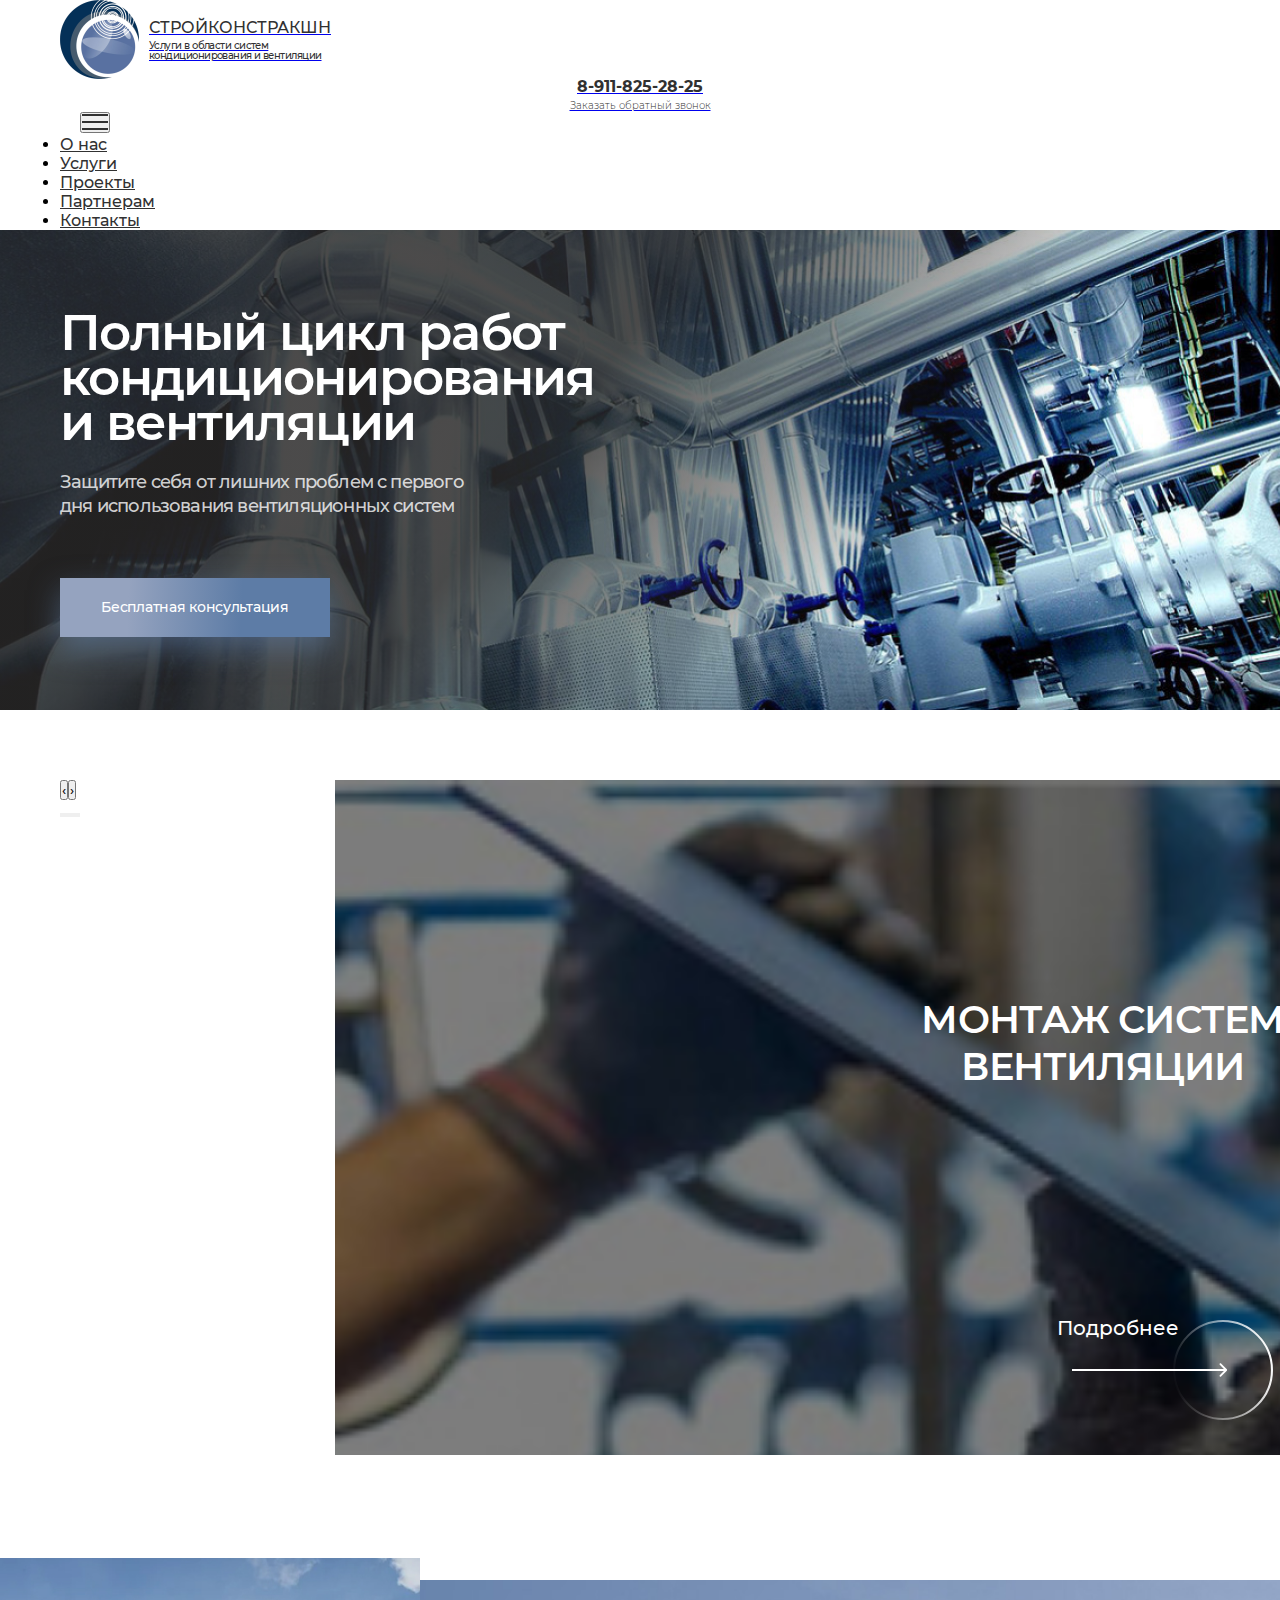
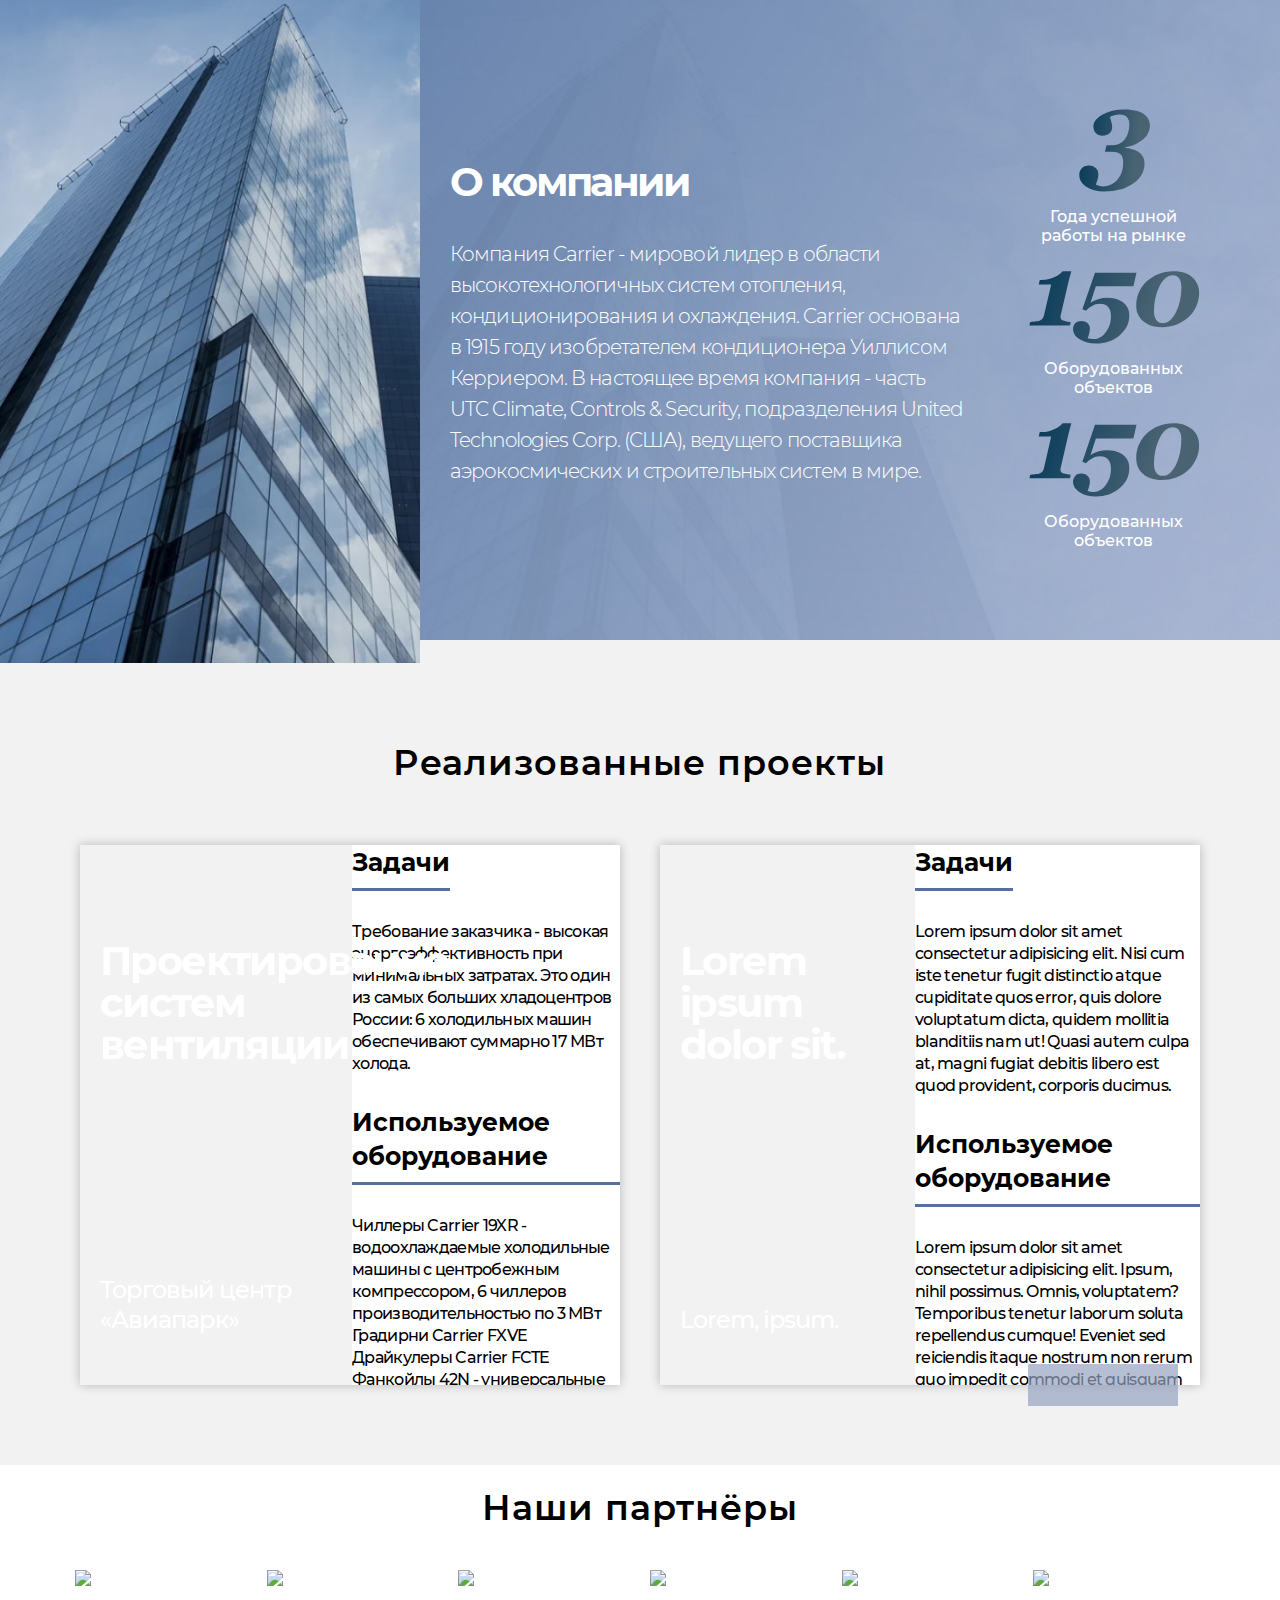
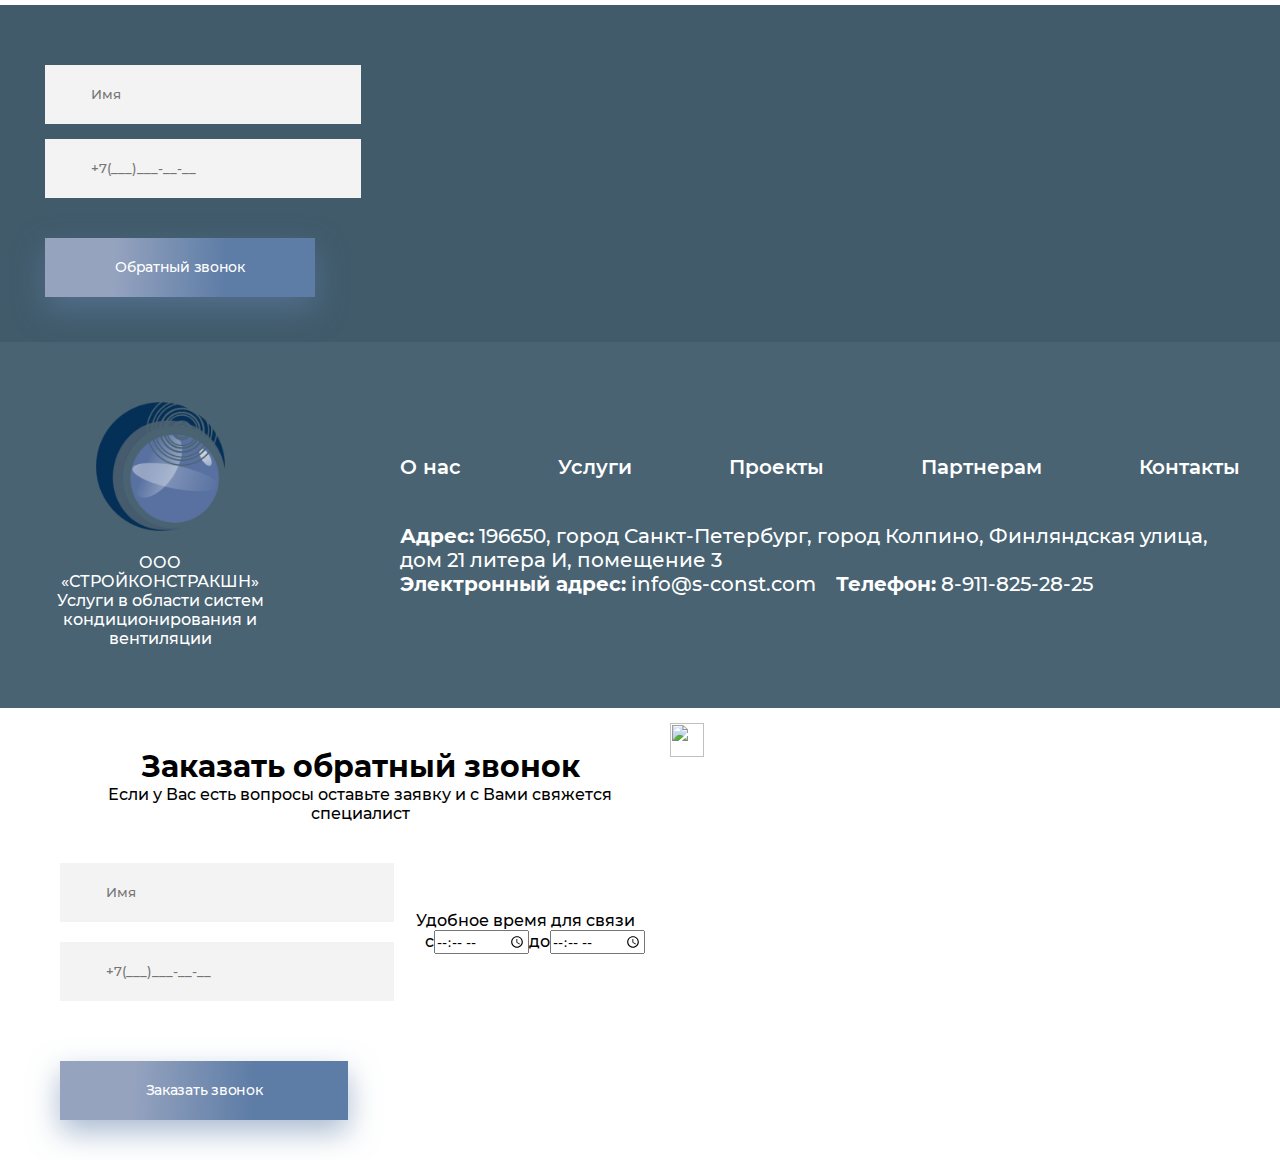
==== commit b3602b8f: "add contacts.html" ====
--- a/index.html
+++ b/index.html
@@ -8,8 +8,6 @@
         <link href="css/normalize.css" rel="stylesheet">
         <meta name="viewport" content="width=device-width, initial-scale=1">
         <link rel="stylesheet" href="https://cdn.jsdelivr.net/npm/bootstrap@4.5.3/dist/css/bootstrap.min.css" integrity="sha384-TX8t27EcRE3e/ihU7zmQxVncDAy5uIKz4rEkgIXeMed4M0jlfIDPvg6uqKI2xXr2" crossorigin="anonymous">
-        <link rel="preconnect" href="https://fonts.gstatic.com">
-        <link href="https://fonts.googleapis.com/css2?family=Montserrat:wght@100;300;400;500;600&display=swap" rel="stylesheet"> 
         <link href="css/style.css" rel="stylesheet">
         <script src="https://code.jquery.com/jquery-3.5.1.min.js" integrity="sha256-9/aliU8dGd2tb6OSsuzixeV4y/faTqgFtohetphbbj0=" crossorigin="anonymous"></script>
         <title>СТРОЙКОНСТРАКШН</title>
@@ -35,7 +33,7 @@
             <a href="#" class="nav-tel">
               <img src="img/tel.svg" width="33" height="33">
               <div class="tel-number-wrp">
-                <p class="tel-number">8-800-800-00-00</p>
+                <p class="tel-number">8-911-825-28-25</p>
                 <p class="tel-text">Заказать обратный звонок</p>
               </div>
             </a>
@@ -50,7 +48,7 @@
                 <li class="nav-item"><a href="#" class="nav-link text-center">Услуги</a></li>
                 <li class="nav-item"><a href="#" class="nav-link text-center">Проекты</a></li>
                 <li class="nav-item"><a href="#" class="nav-link text-center">Партнерам</a></li>
-                <li class="nav-item"><a href="#" class="nav-link text-center">Контакты</a></li>
+                <li class="nav-item"><a href="contacts.html" class="nav-link text-center">Контакты</a></li>
               </ul>
             </div>
           </nav>
@@ -285,15 +283,41 @@
                     <li class="footer__link-item"><a href="#" class="footer__link">Контакты</a></li>
                   </ul>
                   <div class="footer__contacts">
-                    <p class="footer__adress"><b>Адрес:</b> 196650, город Санкт-Петербург, город Колпино, Финляндская улица, дом 21 литера и, помещение 3</p>
-                    <p class="footer__adress"><b>Контакты:</b> info@s-const.com</p>
+                    <p class="footer__adress"><b>Адрес:</b> 196650, город Санкт-Петербург, город Колпино, Финляндская улица, дом 21 литера И, помещение 3</p>
+                    <p class="footer__adress footer__adress-1"><b>Электронный адрес:</b> info@s-const.com    <b>Телефон:</b> 8-911-825-28-25</p>
                   </div>
                 </div>
               </footer>
             </div>
+
+            
             <div class="modal fade" id="callModal" tabindex="-1" role="dialog" aria-labelledby="callModalLabel" aria-hidden="true">
               <div class="modal-dialog" role="document">
                 <div class="modal-content">
+                  <button type="button" class="close-modal" data-dismiss="modal" aria-label="Close">
+                    <img src="img/X.svg" width="34" height="34">
+                  </button>
+                  <h3>Заказать обратный звонок</h3>
+                  <p>Если у Вас есть вопросы оставьте заявку и с Вами свяжется специалист</p>
+                  <div class="modal-centr-wrp">
+                    <div class="modal__left">
+                      <input type="text" class="input" placeholder="Имя" required>
+                      <input type="tel" class="input" placeholder="+7(___)___-__-__" required class="user-phone" title="Формат: +7(000)000-00-00">  
+                    </div>
+                    <div class="modal__right">
+                      <p class="modal-text">Удобное время для связи</p>
+                      <div class="modal__time-wrp">
+                        <span>с</span>
+                        <input type="time" value="9:00">
+                        <span>до</span>
+                        <input type="time">
+                      </div>
+                    </div>
+                  </div>
+                  <button type="button" class="button button-modal">Заказать звонок</button>
+
+                </div>
+                <!--<div class="modal-content">
                   <div class="modal-header">
                     <p class="modal-text">Если у Вас есть вопросы оставьте заявку и с Вами<br>свяжется специалист</p>
                     <h5 class="modal__title" style="text-align: center;">Заказать обратный звонок</h5>
@@ -319,7 +343,7 @@
                   <div class="modal-footer">
                     <button type="button" class="button">Заказать звонок</button>
                   </div>
-                </div>
+                </div>-->
               </div>
             </div>
             <script src="https://cdn.jsdelivr.net/npm/bootstrap@4.5.3/dist/js/bootstrap.bundle.min.js" integrity="sha384-ho+j7jyWK8fNQe+A12Hb8AhRq26LrZ/JpcUGGOn+Y7RsweNrtN/tE3MoK7ZeZDyx" crossorigin="anonymous"></script>
--- a/css/style.css
+++ b/css/style.css
@@ -250,6 +250,15 @@
   max-width: 1130px;
   margin: 0 auto; }
 
+.news__btn {
+  transition: .2s; }
+  .news__btn:hover {
+    background-color: rgba(149, 163, 191, 0.9); }
+  .news__btn:active {
+    opacity: 0.6; }
+  .news__btn:disabled {
+    background-color: rgba(216, 216, 216, 0.8); }
+
 .logo-wrp {
   margin-right: 0;
   display: flex;
@@ -277,7 +286,8 @@
   margin-right: 20px; }
 
 .tel-number-wrp {
-  display: none; }
+  display: none;
+  text-align: center; }
 
 .navbar-toggler {
   position: relative;
@@ -375,6 +385,18 @@
   height: 3px;
   width: inherit;
   background: linear-gradient(92.2deg, #95A3BF 25.37%, #5D7CA6 67.28%); }
+
+.nav-tel:hover {
+  text-decoration: none; }
+  .nav-tel:hover div p {
+    color: #3f6aa7; }
+
+.logo-wrp:hover div p {
+  color: #3f6aa7; }
+
+@media (min-width: 600px) {
+  .footer__adress-1 {
+    white-space: pre; } }
 
 .header__body--wrp {
   width: 100%;
@@ -800,34 +822,249 @@
   width: inherit;
   background: linear-gradient(92.2deg, #95A3BF 25.37%, #5D7CA6 67.28%); }
 
-.modal-header {
-  flex-direction: column-reverse;
-  border: none; }
-
-.modal-footer {
-  border: none; }
+/*
+.modal-header{
+    flex-direction: column-reverse;
+    border: none;
+}
+
+.modal-footer{
+    border: none;
+}
+
+.modal-content{
+    width: 530px;
+    border-radius: none;
+}
+
+.modal-text, .modal__title{
+    text-align: center !important;
+}
+
+.modal__body{
+    display: flex;
+    padding: 0 30px;
+}
+
+.modal__left{
+    input{
+        margin-bottom: 20px;
+    }
+}
+
+.modal-footer{
+    margin-right: auto; 
+}*/
+.modal-dialog {
+  max-width: 600px; }
 
 .modal-content {
-  width: 530px;
-  border-radius: none; }
-
-.modal-text, .modal__title {
-  text-align: center !important; }
-
-.modal__body {
-  display: flex;
-  padding: 0 30px; }
-
-.modal__left input {
-  margin-bottom: 20px; }
-
-.modal-footer {
-  margin-right: auto; }
+  background-image: url("../img/logo-modal.png");
+  background-repeat: no-repeat;
+  background-size: 169px 169px;
+  background-position: bottom right;
+  padding: 40px 20px;
+  width: 100%;
+  max-width: 600px;
+  height: auto;
+  background-color: #ffffff;
+  display: block;
+  border-radius: 0;
+  border: none;
+  position: relative; }
+  .modal-content h3 {
+    text-align: center;
+    font-size: 30px; }
+  .modal-content p {
+    text-align: center; }
+  .modal-content .button-modal {
+    width: 100%;
+    margin-top: 40px; }
+
+.close-modal {
+  top: 15px;
+  width: 30px;
+  height: 30px;
+  right: 20px;
+  background-color: #fff;
+  border: none;
+  position: absolute;
+  transition: ease-in .2s; }
+  .close-modal:hover {
+    transform: scale(1.2); }
+
+.modal__left {
+  margin-top: 40px; }
+  .modal__left input {
+    margin-bottom: 20px;
+    width: 100%; }
+
+.modal__right {
+  margin-top: 20px; }
+
+.modal__time-wrp {
+  width: 200px;
+  display: flex;
+  align-items: center;
+  justify-content: space-around;
+  margin: 0 auto; }
+
+@media (min-width: 600px) {
+  .modal-content {
+    padding: 40px 60px; }
+    .modal-content .button-modal {
+      width: 48%; }
+  .modal__left {
+    width: 48%; }
+  .modal__right {
+    width: 45%; }
+  .modal-centr-wrp {
+    display: flex;
+    justify-content: space-between;
+    align-items: center; } }
+
+.breadcrumb-item + .breadcrumb-item::before.breadcrumb-item + .breadcrumb-item::before {
+  content: '-'; }
+
+.breadcrumb-item + .breadcrumb-item::before {
+  display: inline-block;
+  padding-right: .5rem;
+  color: #6c757d;
+  content: "-"; }
+
+.breadcrumb {
+  background-color: #fff;
+  max-width: 1260px;
+  margin: 0 auto; }
+
+.breadcrumb-item a {
+  text-decoration: none;
+  color: #5A5A5A; }
+  .breadcrumb-item a:hover {
+    text-decoration: none; }
+
+.map {
+  width: 90%;
+  margin: 0 auto;
+  max-width: 1220px; }
+  .map iframe {
+    width: 100%; }
+
+.contact__h2 {
+  padding-left: 5%;
+  margin: 40px 0; }
+
+@media (min-width: 960px) {
+  .contact__h2 {
+    padding-left: 0%; } }
+
+.map--modal {
+  display: flex;
+  flex-direction: column;
+  justify-content: space-between;
+  text-transform: uppercase;
+  padding: 45px 25px;
+  max-width: 330px;
+  height: 315px;
+  background: rgba(43, 42, 42, 0.5);
+  backdrop-filter: blur(10px);
+  margin: 30px auto;
+  position: relative;
+  z-index: 2;
+  color: #fff; }
+  .map--modal p {
+    font-size: 15px;
+    line-height: 23px;
+    letter-spacing: -0.04em; }
+  .map--modal div img {
+    margin-right: 20px; }
+
+.scores {
+  width: 90%;
+  max-width: 1220px;
+  margin: 30px auto;
+  margin-bottom: 50px; }
+  .scores p {
+    font-size: 25px;
+    line-height: 33px;
+    font-weight: 400;
+    letter-spacing: -0.015em; }
+
+@media (min-width: 900px) {
+  .map iframe {
+    height: 550px; }
+  .map--modal {
+    margin-top: -445px;
+    margin-left: 55%;
+    margin-right: 0;
+    margin-bottom: 180px; } }
+
+@media (min-width: 900px) {
+  .map--modal {
+    margin-left: 57%; } }
+
+.contacts--textarea {
+  margin-top: 15px;
+  min-height: 133px; }
+
+.contacts-call {
+  margin-top: 15px !important; }
+
+.contact-input-wrp {
+  max-width: 630px;
+  margin: 0 auto; }
+
+.call-bg h2 {
+  font-size: 35px;
+  letter-spacing: -0.035em;
+  color: #FFFFFF;
+  line-height: 47px;
+  font-weight: 700; }
+
+.call-bg p {
+  color: #fff; }
+  .call-bg p br {
+    display: none; }
+
+@media (min-width: 560px) {
+  .call-bg p br {
+    display: inline-block; } }
+
+/** Montserrat Light **/
+@font-face {
+  font-family: "Montserrat";
+  font-weight: 300;
+  font-style: normal;
+  src: url("../fonts/webfonts/Montserrat-Light.woff2") format("woff2"), url("../fonts/webfonts/Montserrat-Light.woff") format("woff"); }
+
+/** Montserrat Medium **/
+@font-face {
+  font-family: "Montserrat";
+  font-weight: 500;
+  font-style: normal;
+  src: url("../fonts/webfonts/Montserrat-Medium.woff2") format("woff2"), url("../fonts/webfonts/Montserrat-Medium.woff") format("woff"); }
+
+/** Montserrat SemiBold **/
+@font-face {
+  font-family: "Montserrat";
+  font-weight: 600;
+  font-style: normal;
+  src: url("../fonts/webfonts/Montserrat-SemiBold.woff2") format("woff2"), url("../fonts/webfonts/Montserrat-SemiBold.woff") format("woff"); }
+
+/** Montserrat Bold **/
+@font-face {
+  font-family: "Montserrat";
+  font-weight: 700;
+  font-style: normal;
+  src: url("../fonts/webfonts/Montserrat-Bold.woff2") format("woff2"), url("../fonts/webfonts/Montserrat-Bold.woff") format("woff"); }
 
 * {
   margin: 0;
   padding: 0;
-  font-family: 'Montserrat'; }
+  font-family: "Montserrat" !important; }
+
+body {
+  font-family: "Montserrat" !important; }
 
 input {
   -webkit-tap-highlight-color: transparent; }
@@ -836,6 +1073,7 @@
   -webkit-appearance: none; }
 
 button {
+  outline: none;
   -webkit-tap-highlight-color: transparent; }
 
 .button {
@@ -848,7 +1086,15 @@
   line-height: 59px;
   align-items: center;
   letter-spacing: -0.02em;
+  transition: ease-in .2s;
   color: #FFFFFF; }
+  .button:hover {
+    border: none;
+    box-shadow: 0px 11px 23px rgba(0, 0, 0, 0.44); }
+  .button:active {
+    transition: ease-in .2s;
+    box-shadow: 0px 11px 23px rgba(0, 0, 0, 0.44), inset 10px 10px 20px #416594;
+    border: none; }
 
 .input {
   background-color: #F3F3F3;
@@ -857,4 +1103,27 @@
   line-height: 59px;
   padding-left: 46px;
   outline: none;
-  border: none; }
+  border: none;
+  transition: ease-in .2s; }
+  .input:focus {
+    box-shadow: inset 0px 4px 20px rgba(138, 137, 137, 0.35);
+    border: none; }
+
+.hover__link:after {
+  pointer-events: none;
+  opacity: 0;
+  transition: ease opacity 0.3s;
+  transition-delay: .0s; }
+
+.hover__link:hover:after {
+  opacity: 1; }
+
+.hover__link::after {
+  transition: .2s;
+  opacity: 0;
+  margin-bottom: -3px;
+  content: "";
+  display: block;
+  height: 3px;
+  width: inherit;
+  background: linear-gradient(92.2deg, #95A3BF 25.37%, #5D7CA6 67.28%); }
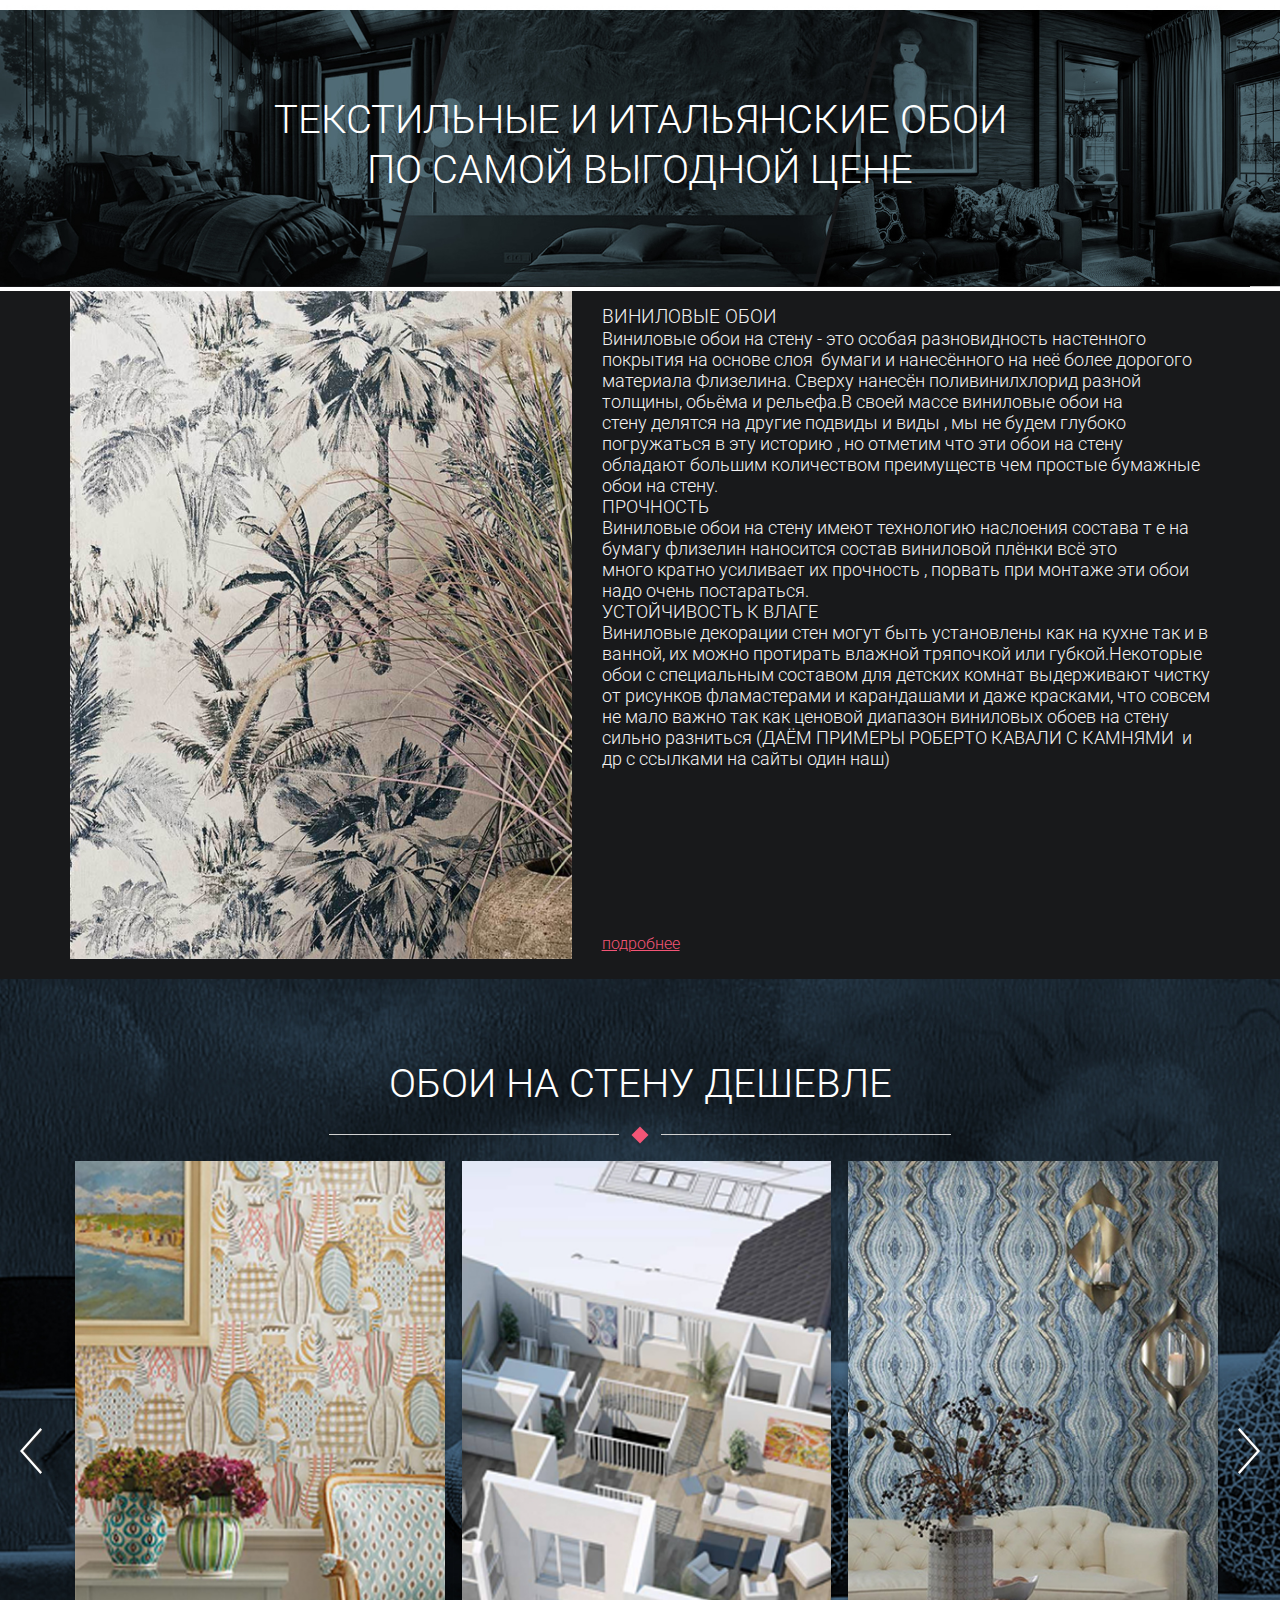
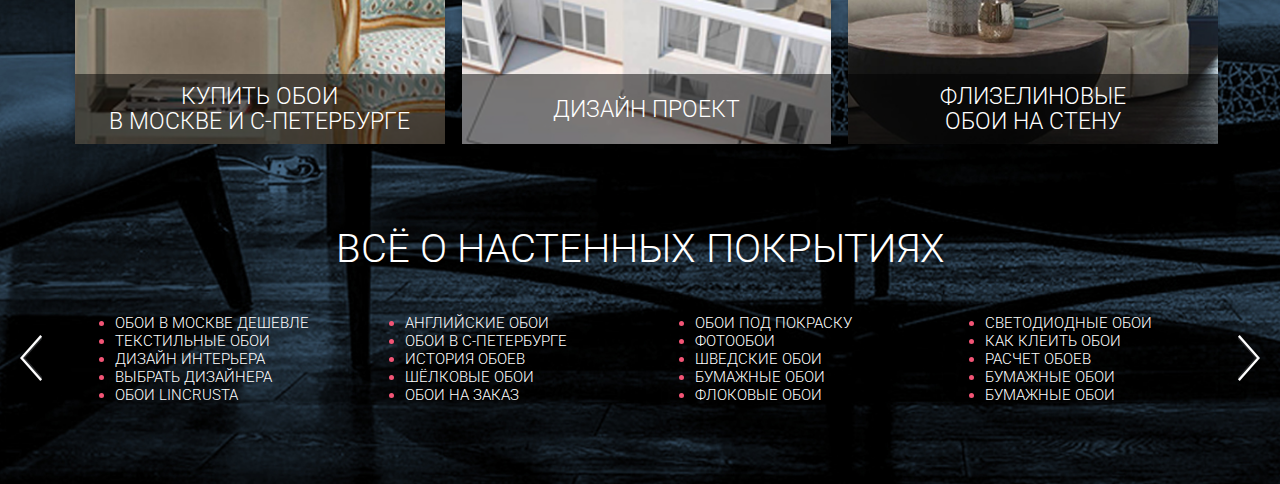
==== commit 487ed264: "add first page" ====
--- a/index.html
+++ b/index.html
@@ -8,9 +8,11 @@
         <link href="css/normalize.css" rel="stylesheet">
         <meta name="viewport" content="width=device-width, initial-scale=1">
         <link rel="stylesheet" href="https://cdn.jsdelivr.net/npm/bootstrap@4.5.3/dist/css/bootstrap.min.css" integrity="sha384-TX8t27EcRE3e/ihU7zmQxVncDAy5uIKz4rEkgIXeMed4M0jlfIDPvg6uqKI2xXr2" crossorigin="anonymous">
+        <link rel="preconnect" href="https://fonts.gstatic.com">
+        <link href="https://fonts.googleapis.com/css2?family=Roboto:wght@300;400;500&display=swap" rel="stylesheet"> 
         <link href="css/style.css" rel="stylesheet">
         <script src="https://code.jquery.com/jquery-3.5.1.min.js" integrity="sha256-9/aliU8dGd2tb6OSsuzixeV4y/faTqgFtohetphbbj0=" crossorigin="anonymous"></script>
-        <title>СТРОЙКОНСТРАКШН</title>
+        <title>ОБОИ</title>
     </head>
     <body class="page">
       <svg style="display: none;">
@@ -21,331 +23,129 @@
           <path  d="M51.762.58c-.244.192-.294.304-.334.73-.024.28-.109 3.047-.186 6.14-.077 3.09-.185 5.668-.227 5.706-.052.049-4.404 2.545-9.673 5.55-5.26 3.005-9.726 5.597-9.91 5.762-.497.455-.74.95-.876 1.798-.152.9-.012 1.517.476 2.076.194.234 2.41 1.704 5.965 3.963l5.656 3.606-.7 10.831c-.377 5.969-.7 10.916-.72 11.008-.011.104-2.302 1.778-5.6 4.09-3.066 2.161-5.583 3.955-5.588 3.996-.006.052.027.086.063.088.046.004 2.53-1.28 5.527-2.839 4.315-2.258 5.45-2.803 5.443-2.667.006.105-.171 2.949-.393 6.333-.222 3.385-.369 6.283-.323 6.444.073.319.425.627.736.65.31.023.728-.23.883-.532.11-.232.17-1.599.326-7.018.152-5.305.22-6.755.323-6.841.174-.145 7.217-3.804 7.309-3.797.046.003.019 2.042-.05 4.517-.07 2.485-.093 4.566-.055 4.631.048.066.093-.244.119-.776.255-5.245.447-8.61.5-8.66.032-.039 2.695-1.434 5.91-3.114 3.213-1.68 5.987-3.15 6.158-3.274.744-.521 1.118-1.896.81-2.965-.303-1.037-.47-1.185-6.375-5.427-3.028-2.178-5.53-3.973-5.546-3.995-.03-.055 1.064-21.165 1.127-21.704.04-.343.193-.467 5.298-4.352 2.896-2.195 5.27-4.02 5.275-4.072.014-.04-.019-.075-.073-.079-.046-.003-2.387 1.312-5.204 2.916-2.808 1.604-5.128 2.9-5.144 2.877-.023-.043.498-10.616.545-11.094.009-.072-.071-.256-.183-.4-.26-.375-.9-.433-1.289-.105zm-.993 25.367c-.133 5.452-.262 9.932-.282 9.951-.032.03-7.028-4.972-7.124-5.094-.024-.033-.012-1.393.04-3.021.052-1.619.051-2.948.006-2.95-.046-.004-.091.223-.091.537-.02 1.034-.317 4.978-.379 5.037-.032.04-1.364-.875-2.955-2.017s-2.883-2.084-2.873-2.094c.01-.01 3.14-2.386 6.959-5.287 4.111-3.121 6.94-5.216 6.949-5.132 0 .084-.107 4.607-.25 10.07zm-3.833 12.695a543.238 543.238 0 013.43 2.208c.056.077-.26 10.633-.311 10.755-.072.141-7.427 5.348-7.465 5.282-.023-.044.553-20.197.59-20.435.01-.094.077-.11.182-.06.088.038 1.703 1.056 3.574 2.25zm7.879 5.024c1.87 1.194 3.404 2.196 3.4 2.227-.012.03-1.725 1.265-3.807 2.735L50.616 51.3l.09-1.793c.41-7.965.427-8.194.564-8.1.068.047 1.665 1.063 3.545 2.258z"/>
         </symbol>
       </svg>
-        <header class="header">
-          <nav class="navbar navbar-expand-lg">
-            <a href="#" class="navbar-brand logo-wrp">
-              <img src="img/logo.png" width="44" height="44">
-              <div class="logo-text">
-                <p class="logo-name">СТРОЙКОНСТРАКШН</p>
-                <p class="logo-slogan">Услуги в области систем<br>кондиционирования и вентиляции</p>
-              </div>
-            </a>
-            <a href="#" class="nav-tel">
-              <img src="img/tel.svg" width="33" height="33">
-              <div class="tel-number-wrp">
-                <p class="tel-number">8-911-825-28-25</p>
-                <p class="tel-text">Заказать обратный звонок</p>
-              </div>
-            </a>
-            <button class="navbar-toggler" type="button" data-toggle="collapse" data-target="#navbarSupportedContent" aria-expanded="false" aria-label="Toggle navigation">
-              <span class="toggle-line toggle-line--first"></span>
-              <span class="toggle-line toggle-line--second"></span>
-              <span class="toggle-line toggle-line--third"></span>
-            </button>
-            <div class="collapse navbar-collapse nav-list-wrp justify-content-around" id="navbarSupportedContent">
-              <ul class="navbar-nav justify-content-center">
-                <li class="nav-item"><a href="#" class="nav-link text-center link-hover">О нас</a></li>
-                <li class="nav-item"><a href="#" class="nav-link text-center">Услуги</a></li>
-                <li class="nav-item"><a href="#" class="nav-link text-center">Проекты</a></li>
-                <li class="nav-item"><a href="#" class="nav-link text-center">Партнерам</a></li>
-                <li class="nav-item"><a href="contacts.html" class="nav-link text-center">Контакты</a></li>
-              </ul>
-            </div>
-          </nav>
-          <h1 style="display: none;">СТРОЙКОНСТРАКШН</h1>
-          <section class="header__body--wrp">
-            <span class="header__body--bg"></span>
-            <div class="header__body">
-              <h2 class="header__h2">Полный цикл работ<br>кондиционирования<br>и вентиляции</h2>
-              <p>Защитите себя от лишних проблем с первого<br>дня использования вентиляционных систем</p>
-              <button type="button" class="button button--header" data-toggle="modal" data-target="#callModal">Бесплатная консультация</button>
-            </div>
-          </section>
-        </header>
+        
         <main class="page-main">
             <h1 style=display:none;></h1>
-            <ul id="services" class="owl-carousel owl-carousel-1 services__list">
-              <li class="services__item service__item--1 service__hover--1 service__active" id="service">
-                <!--<img class="services__item--bg" src="img/services-1.jpg">-->
-                <h3 class="services__h3">Монтаж систем<br>вентиляции</h3>
-                <a href="#" class="services__link">
-                  <span>Подробнее</span>
-                  <div class="services__arrow-wrp">
-                    <img class="arrow-img" src="img/Arrow.svg">
-                    <img class="circle-img" src="img/Ellipse.svg">
+            <header class="main-header">
+              <img src="img/main-header.jpg">
+              <p>Текстильные и итальянские обои<br>по самой выгодной цене</p>
+            </header>
+            <div class="block-1-wrp-bg">
+              <div class="block-1-wrp">
+                <img src="img/bl-1.jpg">
+                <div class="block-1__right">
+                  <h3>Виниловые обои</h3>
+                  <div class="block-1__text-wrp">
+                    <p>
+                      Виниловые обои на стену - это особая разновидность настенного покрытия на основе слоя  бумаги и нанесённого на неё более дорогого материала Флизелина.
+                      Сверху нанесён поливинилхлорид разной толщины, обьёма и рельефа.В своей массе виниловые обои на стену делятся на другие подвиды и виды , мы не будем глубоко погружаться в эту историю , но отметим что эти обои на стену обладают большим количеством преимуществ чем простые бумажные обои на стену.
+                      <br>ПРОЧНОСТЬ<br>
+                      Виниловые обои на стену имеют технологию наслоения состава т е на бумагу флизелин наносится состав виниловой плёнки всё это много кратно усиливает их прочность , порвать при монтаже эти обои надо очень постараться.
+                      <br>УСТОЙЧИВОСТЬ К ВЛАГЕ<br>
+                      Виниловые декорации стен могут быть установлены как на кухне так и в ванной, их можно протирать влажной тряпочкой или губкой.Некоторые обои с специальным составом для детских комнат выдерживают чистку от рисунков фламастерами и карандашами и даже красками, что совсем не мало важно так как ценовой диапазон виниловых обоев на стену сильно разниться (ДАЁМ ПРИМЕРЫ РОБЕРТО КАВАЛИ С КАМНЯМИ  и др с ссылками на сайты один наш) </p>
                   </div>
-                </a>
-              </li>
-              <li class="services__item service__item--2" id="service">
-                <!--<img class="services__item--bg" src="img/services-1.jpg">-->
-                <h3 class="services__h3">Техническое<br>обслуживание</h3>
-                <a href="#" class="services__link">
-                  <span>Подробнее</span>
-                  <div class="services__arrow-wrp">
-                    <img class="arrow-img" src="img/Arrow.svg">
-                    <img class="circle-img" src="img/Ellipse.svg">
-                  </div>
-                </a>
-              </li>
-              <li class="services__item service__item--3" id="service">
-                <!--<img class="services__item--bg" src="img/services-1.jpg">-->
-                <h3 class="services__h3">Пусконаладочные<br>работы</h3>
-                <a href="#" class="services__link">
-                  <span>Подробнее</span>
-                  <div class="services__arrow-wrp">
-                    <img class="arrow-img" src="img/Arrow.svg">
-                    <img class="circle-img" src="img/Ellipse.svg">
-                  </div>
-                </a>
-              </li>
-              <li class="services__item service__item--4" id="service">
-                <!--<img class="services__item--bg" src="img/services-1.jpg">-->
-                <h3 class="services__h3">Поставка<br>оборудования</h3>
-                <a href="#" class="services__link">
-                  <span>Подробнее</span>
-                  <div class="services__arrow-wrp">
-                    <img class="arrow-img" src="img/Arrow.svg">
-                    <img class="circle-img" src="img/Ellipse.svg">
-                  </div>
-                </a>
-              </li>
-              <li class="services__item service__item--5" id="service">
-                <!--<img class="services__item--bg" src="img/services-1.jpg">-->
-                <h3 class="services__h3">Проектирование систем<br>вентиляции</h3>
-                <a href="#" class="services__link">
-                  <span>Подробнее</span>
-                  <div class="services__arrow-wrp">
-                    <img class="arrow-img" src="img/Arrow.svg">
-                    <img class="circle-img" src="img/Ellipse.svg">
-                  </div>
-                </a>
-              </li>
-            </ul>
-            <script>$(document).ready(function(){
-              $(".owl-carousel-1").owlCarousel({
-                items:1.2,
-                center:true,
-                smartSpeed: 500,
-                slideBy: 3, 
-                responsive:{
-                  400:{
-                      items:1.4
-                  },
-                  500:{
-                      items:1.6
-                  },
-                  600:{
-                      items:1.9
-                  }
-              }
-              });
-            });
-            </script>
-            <div class="grey-bg" style="background-color: #f2f2f2; padding-bottom: 60px;">
-              <div class="adv-bg-wrp">
-                <section class="advantages">
-                  <div class="adventages__wrp">
-                    <img src="img/adv-left.jpg" class="advantages__left">
-                    <div class="adventages__text-wrp">
-                      <h2 class="adv__h2">О компании</h2>
-                      <span class="advent__text">Компания Carrier - мировой лидер в области высокотехнологичных систем отопления, кондиционирования и охлаждения. Carrier основана в 1915 году изобретателем кондиционера Уиллисом Керриером. В настоящее время компания - часть UTC Climate, Controls & Security, подразделения United Technologies Corp. (США), ведущего поставщика аэрокосмических и строительных систем в мире.</span>  
-                    </div>
-                    <ul class="advantagest__list">
-                      <li class="advantages__item">
-                        <img class="img-3" src="img/3.svg">
-                        <p class="advantages__item-text">Года успешной<br>работы на рынке</p>
-                      </li>
-                      <li class="advantages__item">
-                        <img class="img-150" src="img/150.svg">
-                        <p class="advantages__item-text">Оборудованных<br>объектов</p>
-                      </li>
-                      <li class="advantages__item">
-                        <img class="img-150" src="img/150.svg">
-                        <p class="advantages__item-text">Оборудованных<br>объектов</p>
-                      </li>
-                    </ul>
-                  </div>
-                  
-                </section>
+                  <a href="#">подробнее</a>
+                </div>
               </div>
-
-
-              <h2 class="project__h2">Реализованные проекты</h2>
+            </div>
+            
+            <div class="news-bg-wrp">
+              <h2 class="h2--center">Обои на стену дешевле</h2>
+              <div class="figure-h2">
+                <span class="line line--1"></span>
+                <span class="romb"></span>
+                <span class="line line--2"></span>
+              </div>
               <section class="news-wrp">
+                <button id="news-left" class="news__btn btn-prev"><img src="img/prev.png"></button>
                 <div class="slider-container">
                   <div class="slider-track">
                     <div class="slider-item">
                       <div class="news__card1">
-                        <header>
-                          <h5>Проектирование систем вентиляции</h5>
-                          <p>Торговый центр «Авиапарк»</p>
-                        </header>
-                        <div class="card-body">
-                          <h3 class="h3-1">Задачи</h3>
-                          <p>Требование заказчика - высокая энергоэффективность при минимальных затратах.
-                          Это один из самых больших хладоцентров России: 6 холодильных машин обеспечивают суммарно 17 МВт холода.</p>
-                          <h3 class="h3-2">Используемое оборудование</h3>
-                          <p>Чиллеры Carrier 19XR - водоохлаждаемые холодильные машины с центробежным компрессором, 6 чиллеров производительностью по 3 МВт<br>
-                            Градирни Carrier FXVE<br>
-                            Драйкулеры Carrier FCTE<br>
-                            Фанкойлы 42N - универсальные вентиляторные доводчики<br>
-                            Фанкойлы 42GW - кассетные вентиляторные доводчики<br>
-                            Системы автоматизации (BMS) - ALC</p>
+                        <img src="img/bg-3--1.jpg">
+                        <span>купить обои<br>в москве и с-петербурге</span>
+                        <div class="card--hover">
+                          <p>
+                            Lorem ipsum dolor sit amet consectetur adipisicing elit. Pariatur accusamus ipsum ullam optio cumque tempora ducimus numquam odit. Nulla non magnam dolores ullam quae molestiae ea quod sequi. Soluta ab ducimus itaque quo, autem corporis magni odit rerum explicabo odio?
+                          </p>
+                          <a href="#" class="btn-def">Подробнее</a>
                         </div>
                       </div>
                     </div>
                     <div class="slider-item">
                       <div class="news__card1">
-                        <header>
-                          <h5>Lorem ipsum dolor sit.</h5>
-                          <p>Lorem, ipsum.</p>
-                        </header>
-                        <div class="card-body">
-                          <h3 class="h3-1">Задачи</h3>
-                          <p>Lorem ipsum dolor sit amet consectetur adipisicing elit. Nisi cum iste tenetur fugit distinctio atque cupiditate quos error, quis dolore voluptatum dicta, quidem mollitia blanditiis nam ut! Quasi autem culpa at, magni fugiat debitis libero est quod provident, corporis ducimus.</p>
-                          <h3 class="h3-2">Используемое оборудование</h3>
-                          <p>Lorem ipsum dolor sit amet consectetur adipisicing elit. Ipsum, nihil possimus. Omnis, voluptatem? Temporibus tenetur laborum soluta repellendus cumque! Eveniet sed reiciendis itaque nostrum non rerum quo impedit commodi et quisquam veniam laborum iste expedita dicta ipsum nobis amet ea ullam blanditiis, consequatur excepturi harum? Placeat amet aliquid earum reprehenderit, at iusto nobis, expedita illo voluptatum nisi laboriosam libero enim aperiam magni modi voluptatem cupiditate? Quia voluptatem maxime veniam nihil porro sint amet placeat, earum dignissimos assumenda voluptatum eius distinctio harum sunt ex quos deleniti. Deserunt doloremque, dolorem ea consequuntur natus rerum officiis. Fuga suscipit perspiciatis nihil animi dolor iste consequatur id temporibus possimus ratione obcaecati in aut necessitatibus hic perferendis voluptatum, totam vero cum neque nemo inventore culpa. Sit molestiae, culpa et a sint praesentium voluptates dolore, quibusdam atque beatae sed est nisi? Magni vel nostrum nemo? Corrupti odit eaque voluptatem laudantium doloremque commodi quas totam temporibus quam consectetur!</p>
+                        <img src="img/bg-3--2.jpg">
+                        <span>дизайн проект</span>
+                        <div class="card--hover">
+                          <p>
+                            Lorem ipsum dolor sit amet consectetur adipisicing elit. Sed in at suscipit minus, voluptates fuga cum veniam! Voluptatum ex, quo unde distinctio facere doloribus architecto perspiciatis eum aliquid provident iusto autem repellat dignissimos quis inventore quaerat nemo maxime at dolorem nobis esse accusamus vitae, commodi temporibus? Rem quisquam magnam commodi in optio ipsam numquam labore, deserunt dolorum quod fugit velit.                          </p>
+                          <a href="#" class="btn-def">Подробнее</a>
                         </div>
                       </div>
                     </div>
-                    
-
-                  </div>
-                </div>
-                <div class="btn-wrp">
-                  <button id="news-left" class="news__btn btn-prev"><svg width="23" height="32" class="news-btn-svg news_btn--left"><use xlink:href ="#news-btn"></use></svg></button>
-                  <button id="news-right" class="news__btn btn-next"><svg width="23" height="32" class="news-btn-svg news_btn--right"><use xlink:href ="#news-btn"></use></svg></button>
-                </div>
-              </section>
-            </div>
-             <h2 class="project__h2" style="margin-top: 20px; margin-bottom: 40px;">Наши партнёры</h2>
-
-             <section class="partners owl-carousel owl-carousel-2">
-               <div><img src="img/partner1.png"></div>
-               <div><img src="img/partner1.png"></div>
-               <div><img src="img/partner1.png"></div>
-               <div><img src="img/partner1.png"></div>
-               <div><img src="img/partner1.png"></div>
-               <div><img src="img/partner1.png"></div>
-               <div><img src="img/partner1.png"></div>
-             </section>
-             <script>$(document).ready(function(){
-              $(".owl-carousel-2").owlCarousel({
-                items:2,
-                margin: 20,
-                smartSpeed: 500,
-                slideBy: 1, 
-                responsive:{
-                  500:{
-                      items:3
-                  },
-                  700:{
-                      items:4
-                  },
-                  900:{
-                      items:5
-                  },
-                  1080:{
-                      items:6
-                  }
-              }
-              });
-            });
-            </script>
-            <div class="call-bg">
-              <div class="container">
-                <div class="row call">
-                  <div class="col-md">
-                    <input type="text" class="input w-100 mt-md-0" placeholder="Имя" required>
-                  </div>
-                  <div class="col-md">
-                    <input type="tel" class="input w-100 mt-md-0" placeholder="+7(___)___-__-__" required class="user-phone" title="Формат: +7(000)000-00-00">
-                  </div>
-                  <div class="col-md ">
-                    <button type="submit" class="button w-100 mt-md-0">Обратный звонок</button>
-                  </div>
-                </div>
-              </div>
-            </div>
-            <div class="footer-bg">
-              <footer class="page-footer">
-                <div class="logo-footer__wrp">
-                  <img src="img/logo.png" class="logo-footer__img" width="129" height="129">
-                  <p>ООО «СТРОЙКОНСТРАКШН»</p>
-                  <p>Услуги в области систем кондиционирования и<br> вентиляции</p>
-                </div>
-                <div class="footer__l-c-wrp">
-                  <ul class="footer__link-list">
-                    <li class="footer__link-item"><a href="#" class="footer__link">О нас</a></li>
-                    <li class="footer__link-item"><a href="#" class="footer__link">Услуги</a></li>
-                    <li class="footer__link-item"><a href="#" class="footer__link">Проекты</a></li>
-                    <li class="footer__link-item"><a href="#" class="footer__link">Партнерам</a></li>
-                    <li class="footer__link-item"><a href="#" class="footer__link">Контакты</a></li>
-                  </ul>
-                  <div class="footer__contacts">
-                    <p class="footer__adress"><b>Адрес:</b> 196650, город Санкт-Петербург, город Колпино, Финляндская улица, дом 21 литера И, помещение 3</p>
-                    <p class="footer__adress footer__adress-1"><b>Электронный адрес:</b> info@s-const.com    <b>Телефон:</b> 8-911-825-28-25</p>
-                  </div>
-                </div>
-              </footer>
-            </div>
-
-            
-            <div class="modal fade" id="callModal" tabindex="-1" role="dialog" aria-labelledby="callModalLabel" aria-hidden="true">
-              <div class="modal-dialog" role="document">
-                <div class="modal-content">
-                  <button type="button" class="close-modal" data-dismiss="modal" aria-label="Close">
-                    <img src="img/X.svg" width="34" height="34">
-                  </button>
-                  <h3>Заказать обратный звонок</h3>
-                  <p>Если у Вас есть вопросы оставьте заявку и с Вами свяжется специалист</p>
-                  <div class="modal-centr-wrp">
-                    <div class="modal__left">
-                      <input type="text" class="input" placeholder="Имя" required>
-                      <input type="tel" class="input" placeholder="+7(___)___-__-__" required class="user-phone" title="Формат: +7(000)000-00-00">  
-                    </div>
-                    <div class="modal__right">
-                      <p class="modal-text">Удобное время для связи</p>
-                      <div class="modal__time-wrp">
-                        <span>с</span>
-                        <input type="time" value="9:00">
-                        <span>до</span>
-                        <input type="time">
+                    <div class="slider-item">
+                      <div class="news__card1">
+                        <img src="img/bg-3--3.jpg">
+                        <span>флизелиновые<br>обои на стену</span>
+                        <div class="card--hover">
+                          <p>
+                            Lorem ipsum dolor sit amet consectetur adipisicing elit. Pariatur accusamus ipsum ullam optio cumque tempora ducimus numquam odit. Nulla non magnam dolores ullam quae molestiae ea quod sequi. Soluta ab ducimus itaque quo, autem corporis magni odit rerum explicabo odio?
+                          </p>
+                          <a href="#" class="btn-def">Подробнее</a>
+                        </div>
                       </div>
                     </div>
                   </div>
-                  <button type="button" class="button button-modal">Заказать звонок</button>
-
                 </div>
-                <!--<div class="modal-content">
-                  <div class="modal-header">
-                    <p class="modal-text">Если у Вас есть вопросы оставьте заявку и с Вами<br>свяжется специалист</p>
-                    <h5 class="modal__title" style="text-align: center;">Заказать обратный звонок</h5>
-                    <button type="button" class="close" data-dismiss="modal" aria-label="Close">
-                      <span aria-hidden="true">&times;</span>
-                    </button>
-                  </div>
-                  <div class="modal__body">
-                    <div class="modal__left">
-                      <input type="text" class="input" placeholder="Имя" required>
-                      <input type="tel" class="input" placeholder="+7(___)___-__-__" required class="user-phone" title="Формат: +7(000)000-00-00">  
+                <button id="news-right" class="news__btn btn-next"><img src="img/next.png"></button>
+              </section>
+              <h2 class="h2--center h2--center--2">Всё о настенных покрытиях</h2>
+              <section class="news-wrp">
+                <button id="news-left" class="news__btn btn-prev1"><img src="img/prev.png"></button>
+                <div class="slider-container1">
+                  <div class="slider-track1">
+                    <div class="slider-item1">
+                      <ul class="news__card1 news__card1-1">
+                        <li><p class="mb-0">Обои в москве дешевле</p></li>
+                        <li><p class="mb-0">Текстильные обои</p></li>
+                        <li><p class="mb-0">Дизайн интерьера</p></li>
+                        <li><p class="mb-0">Выбрать дизайнера</p></li>
+                        <li><p class="mb-0">Обои Lincrusta</p></li>
+                      </ul>
                     </div>
-                    <div class="modal__right">
-                      <p class="modal-text">Удобное время для связи</p>
-                      <div class="modal__time-wrp">
-                        <input type="time">
-                        <input type="time">
-                      </div>
-                      
+                    <div class="slider-item1">
+                      <ul class="news__card1 news__card1-1">
+                        <li><p class="mb-0">Английские обои</p></li>
+                        <li><p class="mb-0">Обои в с-петербурге</p></li>
+                        <li><p class="mb-0">История обоев</p></li>
+                        <li><p class="mb-0">Шёлковые обои</p></li>
+                        <li><p class="mb-0">Обои на заказ</p></li>
+                      </ul>
+                    </div>
+                    <div class="slider-item1">
+                      <ul class="news__card1 news__card1-1">
+                        <li><p class="mb-0">Обои под покраску</p></li>
+                        <li><p class="mb-0">Фотообои</p></li>
+                        <li><p class="mb-0">Шведские обои</p></li>
+                        <li><p class="mb-0">Бумажные обои</p></li>
+                        <li><p class="mb-0">Флоковые обои</p></li>
+                      </ul>
+                    </div>
+                    <div class="slider-item1">
+                      <ul class="news__card1 news__card1-1">
+                        <li><p class="mb-0">Светодиодные обои</p></li>
+                        <li><p class="mb-0">Как клеить обои</p></li>
+                        <li><p class="mb-0">Расчет обоев</p></li>
+                        <li><p class="mb-0">Бумажные обои</p></li>
+                        <li><p class="mb-0">Бумажные обои</p></li>
+                      </ul>
                     </div>
                   </div>
-                  
-                  <div class="modal-footer">
-                    <button type="button" class="button">Заказать звонок</button>
-                  </div>
-                </div>-->
-              </div>
+                </div>
+                <button id="news-right" class="news__btn btn-next1"><img src="img/next.png"></button>
+              </section>
             </div>
+            
             <script src="https://cdn.jsdelivr.net/npm/bootstrap@4.5.3/dist/js/bootstrap.bundle.min.js" integrity="sha384-ho+j7jyWK8fNQe+A12Hb8AhRq26LrZ/JpcUGGOn+Y7RsweNrtN/tE3MoK7ZeZDyx" crossorigin="anonymous"></script>
             <script src="script.js"></script>
             <script src="news.js"></script>
--- a/css/style.css
+++ b/css/style.css
@@ -19,7 +19,7 @@
 .card-body {
   background-color: #fff;
   overflow-y: auto;
-  height: 690px; }
+  height: calc(95vh - 210px); }
   .card-body h3::after {
     content: "";
     color: #fff;
@@ -43,7 +43,7 @@
   height: 42px;
   display: flex;
   position: absolute;
-  bottom: -1px;
+  bottom: -14px;
   right: 70px; }
   .btn-wrp .btn-prev {
     width: 50%;
@@ -153,56 +153,51 @@
     font-size: 31px;
     line-height: 60px; } }
 
-.slider-container {
+.slider-container, .slider-container1 {
   overflow: hidden;
   margin: 0 auto;
   width: 100%;
   max-width: 1160px; }
 
-.slider-track {
+.slider-track, .slider-track1 {
+  padding: 0 15px;
   display: flex;
   justify-content: space-between;
   flex-wrap: nowrap;
   transition: .35s; }
 
-.slider-item {
+.slider-item, .slider-item1 {
   margin: 0 auto;
   width: 95%;
   height: auto; }
 
 .news__card1 {
-  margin: 20px;
+  position: relative;
+  margin-right: 17px;
+  height: auto;
   transition: ease-in-out 0.3s;
-  box-shadow: 0px 0px 10px rgba(0, 0, 0, 0.25); }
-  .news__card1 header {
-    position: relative;
+  box-shadow: 0px 0px 7px rgba(0, 0, 0, 0.25); }
+  .news__card1 span {
+    bottom: 0;
+    text-transform: uppercase;
+    text-align: center;
+    position: absolute;
     width: 100%;
-    background-repeat: no-repeat;
-    background-size: cover;
-    height: 210px;
-    padding: 35px 20px;
-    background-image: url("../img/project1.jpg"); }
-    .news__card1 header h5 {
-      font-size: 25px;
-      line-height: 30px;
-      font-weight: 700;
-      color: #fff;
-      letter-spacing: -0.04em; }
-    .news__card1 header p {
-      position: absolute;
-      bottom: 0px;
-      margin-bottom: 35px;
-      color: #fff;
-      font-weight: 500;
-      font-size: 15px;
-      letter-spacing: -0.04em;
-      line-height: 20px; }
+    color: #fff;
+    align-items: center;
+    justify-content: center;
+    height: 70px;
+    font-weight: 300;
+    line-height: 25px;
+    font-size: 23px;
+    display: flex;
+    background-color: rgba(0, 0, 0, 0.5); }
+  .news__card1 img {
+    width: 100%;
+    height: auto; }
 
 .slider-buttons {
   text-align: center; }
-
-.news__btn:disabled {
-  opacity: 0.7; }
 
 .h3-2, .h3-1 {
   font-size: 25px;
@@ -210,7 +205,7 @@
 
 .news-wrp {
   max-width: 1240px;
-  width: 95%;
+  width: 100%;
   position: relative;
   margin: -20px auto 0;
   display: flex;
@@ -224,7 +219,7 @@
     text-align: center; }
   .news__card1 {
     display: flex;
-    height: 540px; }
+    height: auto; }
     .news__card1 header {
       height: auto;
       width: 43%; }
@@ -240,6 +235,11 @@
     line-height: 30px;
     margin-bottom: 50px; } }
 
+.news__btn {
+  background-color: rgba(0, 0, 0, 0);
+  border: none;
+  outline: none; }
+
 @media (min-width: 1080px) {
   .news__card1 header h5 {
     font-size: 40px;
@@ -252,819 +252,201 @@
 
 .news__btn {
   transition: .2s; }
-  .news__btn:hover {
-    background-color: rgba(149, 163, 191, 0.9); }
   .news__btn:active {
     opacity: 0.6; }
-  .news__btn:disabled {
-    background-color: rgba(216, 216, 216, 0.8); }
-
-.logo-wrp {
-  margin-right: 0;
-  display: flex;
-  align-items: center; }
-
-.logo-text {
-  margin-left: 10px; }
-
-.logo-name {
-  font-size: 12px;
-  font-weight: 500;
-  color: #313131;
-  margin-bottom: 3px;
-  line-height: 12px; }
-
-.logo-slogan {
-  line-height: 10px;
-  font-size: 8px;
-  margin-bottom: 0px;
-  letter-spacing: -0.055em;
-  color: #313131; }
-
-.nav-tel {
-  margin-left: auto;
-  margin-right: 20px; }
-
-.tel-number-wrp {
+
+.news__card1 {
+  transition: all .3s; }
+
+.news__card1:hover img, .news__card1:hover span {
+  transition: .3s;
+  opacity: 0; }
+
+.news__card1:hover .card--hover {
+  display: block; }
+
+.news__btn:disabled {
+  opacity: 0.7; }
+
+.card--hover {
   display: none;
-  text-align: center; }
-
-.navbar-toggler {
-  position: relative;
-  width: 30px;
-  height: 21px; }
-
-.toggle-line {
+  color: #fff;
+  top: 0;
   position: absolute;
   width: 100%;
-  height: 2px;
-  left: 0;
-  background-color: #313131; }
-
-.toggle-line--first {
-  top: 0; }
-
-.toggle-line--second {
-  top: 7px; }
-
-.toggle-line--third {
-  top: 14px; }
-
-@media (max-width: 330px) {
-  .nav-tel {
-    margin-right: 5px; }
-    .nav-tel img {
-      width: 23px;
-      height: 23px; } }
-
-@media (min-width: 470px) {
-  .tel-number-wrp {
-    display: block; }
-  .nav-tel img {
+  height: 100%;
+  border: 2px solid #4d1f2a;
+  padding: 20px 15px 7px; }
+  .card--hover p {
+    overflow-y: auto;
+    height: calc(95% - 55px); }
+
+.btn-def {
+  width: calc(100% - 30px);
+  left: auto;
+  text-transform: uppercase;
+  color: #fff;
+  font-weight: 300;
+  right: auto;
+  text-align: center;
+  line-height: 55px;
+  height: 55px;
+  border: 1px solid #f35576;
+  background-color: #f35576;
+  display: block;
+  bottom: 7px;
+  transition: .2s;
+  position: absolute; }
+  .btn-def:hover {
+    text-decoration: none;
+    background-color: rgba(0, 0, 0, 0);
+    color: #fff; }
+
+.news__card1--last {
+  margin-right: 0; }
+
+.h2--center--2 {
+  margin-top: 80px;
+  margin-bottom: 60px; }
+
+.news__card1 li {
+  color: #f35576;
+  text-transform: uppercase;
+  font-weight: 300;
+  font-size: 15px; }
+  .news__card1 li p {
+    color: #fff; }
+
+.slider-track1 ul {
+  margin-left: 40px; }
+
+.news__card1-1 {
+  display: block; }
+
+.block-1__text-wrp::-webkit-scrollbar {
+  width: 5px;
+  background-color: rgba(26, 24, 47, 0.05);
+  border-radius: 10px;
+  height: auto; }
+
+.block-1__text-wrp::-webkit-scrollbar-thumb {
+  background: rgba(85, 85, 85, 0.2);
+  border-radius: 10px; }
+
+.main-header {
+  position: relative; }
+  .main-header img {
+    width: 100%;
+    height: auto; }
+  .main-header p {
+    position: absolute;
+    left: 50%;
+    top: 50%;
+    text-align: center;
+    line-height: 30px;
+    font-weight: 300;
+    text-transform: uppercase;
+    color: #fff;
+    font-size: 23px;
+    transform: translate(-50%, -50%);
+    white-space: nowrap; }
+
+.block-1-wrp-bg {
+  background: #18191b; }
+
+.block-1-wrp {
+  margin: 0 auto;
+  width: 95%;
+  max-width: 1140px;
+  height: auto;
+  max-height: 750px;
+  padding-bottom: 20px; }
+  .block-1-wrp img {
     display: none; }
-  .tel-number {
-    font-size: 16px;
-    line-height: 16px;
-    font-weight: 700;
-    color: #313131;
-    margin-bottom: 5px; }
-  .tel-text {
-    margin-bottom: 0px;
-    font-weight: 300;
-    font-size: 10px;
-    color: #313131;
-    line-height: 12px; } }
-
-.nav-link {
-  color: #313131; }
-
-@media (min-width: 990px) {
-  .nav-tel {
-    order: 3; }
-  .nav-list-wrp {
-    order: 2; }
-    .nav-list-wrp ul {
-      width: 83%;
-      justify-content: space-between !important; }
-  .logo-name {
-    font-size: 16px;
-    line-height: 20px; }
-  .logo-slogan {
-    font-size: 10px; }
-  .logo-wrp img {
-    width: 79px;
-    height: 79px; } }
-
-.navbar-expand-lg {
-  max-width: 1160px;
-  margin: 0 auto; }
-
-@media (min-width: 1190px) {
-  .navbar {
-    padding-left: 0;
-    padding-right: 0; } }
-
-.nav-link:hover {
-  color: inherit; }
-
-.nav-link:after {
-  pointer-events: none;
-  opacity: 0;
-  transition: ease opacity 0.3s;
-  transition-delay: .0s; }
-
-.nav-link:hover:after {
-  opacity: 1; }
-
-.nav-link::after {
-  transition: .2s;
-  opacity: 0;
-  margin-bottom: -3px;
-  content: "";
-  display: block;
-  height: 3px;
-  width: inherit;
-  background: linear-gradient(92.2deg, #95A3BF 25.37%, #5D7CA6 67.28%); }
-
-.nav-tel:hover {
-  text-decoration: none; }
-  .nav-tel:hover div p {
-    color: #3f6aa7; }
-
-.logo-wrp:hover div p {
-  color: #3f6aa7; }
-
-@media (min-width: 600px) {
-  .footer__adress-1 {
-    white-space: pre; } }
-
-.header__body--wrp {
-  width: 100%;
-  background-image: url("../img/header-bg.jpg");
+
+.block-1__right {
+  color: #f2f2f2;
+  font-weight: 300; }
+  .block-1__right h3 {
+    text-transform: uppercase;
+    padding-top: 15px;
+    font-weight: 300; }
+  .block-1__right a {
+    color: #f35576; }
+
+.block-1__text-wrp {
+  height: 400px;
+  margin-bottom: 5px;
+  overflow-y: auto;
+  color: #f2f2f2; }
+
+@media (min-width: 700px) {
+  .main-header p {
+    font-size: 40px;
+    line-height: 50px; }
+  .block-1-wrp {
+    display: flex; }
+    .block-1-wrp img {
+      width: 44%;
+      height: min-content;
+      display: block; }
+  .block-1__text-wrp {
+    height: 47vw;
+    max-height: 610px; }
+    .block-1__text-wrp p {
+      font-size: 18px; }
+      .block-1__text-wrp p br {
+        margin-bottom: 8px; }
+  .block-1__right {
+    padding-left: 30px; } }
+
+.news-bg-wrp {
+  padding: 80px 20px;
+  background-image: url("../img/bg-3-4.jpg");
   background-repeat: no-repeat;
-  position: relative;
-  height: 480px;
-  background-position-x: -742px; }
-
-.header__body--bg {
-  position: absolute;
-  z-index: 2;
-  width: 100%;
-  height: 100%;
-  background: linear-gradient(127.26deg, rgba(41, 40, 40, 0.64) 43.16%, rgba(37, 37, 37, 0.460156) 49.52%, rgba(34, 34, 34, 0.295833) 60.54%, rgba(30, 30, 30, 0) 72.18%); }
-
-.header__body {
-  z-index: 3;
-  position: relative;
-  padding: 0 20px; }
-  .header__body p {
-    margin: 0;
-    font-weight: 500;
-    font-size: 20px;
-    line-height: 30px;
-    letter-spacing: -0.045em;
-    color: rgba(255, 255, 255, 0.8);
-    padding-bottom: 60px; }
-
-.header__h2 {
-  margin: 0;
-  padding-top: 80px;
-  padding-bottom: 25px;
-  font-weight: 600;
-  font-size: 30px;
-  line-height: 27px;
-  letter-spacing: -0.035em;
-  color: #FFFFFF; }
-
-@media (min-width: 690px) {
-  .header__body--wrp {
-    background-position: top center;
-    background-size: cover; }
-  .header__body--bg {
-    background: linear-gradient(127.26deg, rgba(41, 40, 40, 0.84) 43.16%, rgba(37, 37, 37, 0.660156) 49.52%, rgba(34, 34, 34, 0.395833) 60.54%, rgba(30, 30, 30, 0) 72.18%); }
-  .header__body {
-    max-width: 1160px;
-    margin: 0 auto; }
-    .header__body p {
-      font-size: 18px;
-      line-height: 24px; }
-  .header__h2 {
-    font-size: 50px;
-    line-height: 45px; } }
-
-@media (min-width: 1190px) {
-  .header__body {
-    padding: 0; } }
-
-.button {
-  box-shadow: 0px 12px 30px rgba(97, 127, 168, 0.54); }
-
-.services__item {
-  position: relative;
-  height: 320px;
-  width: 277px;
-  padding: 20px; }
-  .services__item .services__item--bg {
-    position: absolute;
-    top: 0px; }
-
-.services__h3 {
-  transition: all .2s;
-  z-index: 2;
-  position: relative;
+  background-size: cover; }
+
+.h2--center {
+  font-size: 27px;
+  line-height: 32px;
+  text-align: center;
+  text-transform: uppercase;
   color: #fff;
-  margin-left: 10px;
-  margin-top: 57px;
-  font-weight: 600;
-  font-size: 18px;
-  line-height: 27px;
-  letter-spacing: -0.02em;
-  text-transform: uppercase; }
-
-.services__list {
-  margin: 44px 0; }
-
-.services__arrow-wrp {
-  display: flex;
-  justify-content: center; }
-  .services__arrow-wrp .arrow-img {
-    margin-left: 80px;
-    margin-right: -25px;
-    width: 85px !important;
-    height: auto !important;
-    position: relative; }
-  .services__arrow-wrp .circle-img {
-    position: relative;
-    width: 48px !important;
-    height: 48px !important; }
-
-.services__link {
-  transition: all .2s;
-  position: absolute;
-  bottom: 35px;
-  color: #fff;
-  text-decoration: none;
-  display: flex;
-  flex-direction: column;
-  align-items: center; }
-  .services__link span {
-    margin-bottom: -20px;
-    font-size: 15px; }
-  .services__link:hover {
-    color: #fff;
-    text-decoration: none; }
-
-.services__list {
-  list-style: none; }
-
-.services__item {
-  background-position: top center;
-  background-size: cover; }
-
-.service__item--1 {
-  background-image: url("../img/services-1.jpg"); }
-
-.service__item--2 {
-  background-image: url("../img/services-3.jpg"); }
-
-.service__item--3 {
-  background-image: url("../img/services-4.jpg"); }
-
-.service__item--4 {
-  background-image: url("../img/services-5.jpg"); }
-
-.service__item--5 {
-  background-image: url("../img/services-2.jpg"); }
-
-@media (min-width: 950px) {
-  .services__item {
-    transition: all .3s;
-    height: auto;
-    padding: 20px;
-    width: 24%;
-    align-items: center;
-    display: flex;
-    justify-content: center;
-    max-height: 310px;
-    height: calc(48vw / 1.8);
-    position: absolute; }
-    .services__item .services__item--bg {
-      position: absolute;
-      top: 0px; }
-  .services__list {
-    position: relative;
-    transition: .2s;
-    margin: 0 auto;
-    max-width: 1160px;
-    max-height: 650px;
-    margin-top: 70px;
-    transition: all .35s;
-    width: calc(100% - 40px);
-    height: calc(100vw / 1.8); }
-  .services__link {
-    display: none; }
-  .services__h3 {
-    margin: 0px;
-    text-align: center; }
-  .services__list .service__item--1 {
-    top: 0;
-    left: 0; }
-  .services__list .service__item--2 {
-    top: 0;
-    left: 50%; }
-  .services__list .service__item--3 {
-    top: 50%;
-    left: 50%; }
-  .services__list .service__item--4 {
-    top: 0;
-    left: 75%; }
-  .services__list .service__item--5 {
-    top: 50%;
-    left: 75%; }
-  .services__list {
-    /*.service__hover--3-2{
-        left: 0;
-        top: 50%;
-    }*/ }
-    .services__list .service__hover--1-1 {
-      top: 0;
-      left: 0; }
-    .services__list .service__hover--1-2 {
-      top: 0;
-      left: 25%; }
-    .services__list .service__hover--2-1 {
-      left: 0px;
-      top: 50%; }
-    .services__list .service__hover--1-2 {
-      left: 25%;
-      top: 0; }
-    .services__list .service__hover--1-3 {
-      left: 50%;
-      top: 0; }
-    .services__list .service__hover--2-2 {
-      left: 25%;
-      top: 50%; }
-    .services__list .service__active {
-      width: 49%;
-      height: calc(100vw / 1.8 - 2%);
-      z-index: 3;
-      max-height: 635px; }
-      .services__list .service__active h3 {
-        font-size: 38px;
-        transition: .2s;
-        line-height: 47px;
-        margin-top: -150px; }
-      .services__list .service__active .services__link {
-        margin-left: 60px;
-        display: flex; }
-        .services__list .service__active .services__link .arrow-img {
-          width: 156px !important;
-          margin-right: -55px; }
-        .services__list .service__active .services__link .circle-img {
-          width: 100px !important;
-          height: 100px !important; }
-      .services__list .service__active .services__link span {
-        margin-right: 30px;
-        font-size: 20px; }
-    .services__list .service__hover--2-3 {
-      left: 50%;
-      top: 50%; }
-    .services__list .service__hover--2-4 {
-      left: 75%;
-      top: 50%; }
-    .services__list .service__hover--1-4 {
-      left: 75%;
-      top: 0%; }
-    .services__list .service__hover--4-4 {
-      left: 75%;
-      top: 50%; } }
-
-.adventages__wrp {
-  padding: 40px 20px 0; }
-
-.advantages__left {
-  display: none; }
-
-.adv__h2 {
-  font-weight: bold;
-  font-size: 35px;
-  line-height: 134.69%;
-  /* or 47px */
-  letter-spacing: -0.065em;
-  color: #FFFFFF; }
-
-.advent__text {
-  font-weight: 300;
-  font-size: 15px;
-  line-height: 154.19%;
-  letter-spacing: -0.045em;
-  color: #FFFFFF; }
-
-.adventages__text-wrp {
-  margin-bottom: 50px; }
-
-.advantagest__list {
-  list-style: none;
-  display: flex;
-  flex-wrap: wrap; }
-
-.advantages__item {
-  display: flex;
-  color: #fff;
-  flex-direction: column;
+  font-weight: 300; }
+
+.figure-h2 {
+  display: flex;
+  width: auto;
+  justify-content: center;
+  margin: 20px auto;
   align-items: center;
-  text-align: center;
-  margin: 0 auto;
-  width: 45%;
-  margin-bottom: 25px; }
-
-@media (min-width: 600px) {
-  .adventages__wrp {
-    display: flex;
-    align-items: center;
-    justify-content: space-around; }
-  .adventages__text-wrp {
-    width: 60%;
-    margin-bottom: 40px; }
-  .advantagest__list {
-    flex-direction: column; }
-  .advantages__item {
-    width: 100%; } }
-
-@media (min-width: 1040px) {
-  .advantages {
-    background-position: top right;
-    max-width: 1330px;
-    margin: 150px auto 0; }
-  .advantages__left {
-    width: 36%;
-    margin-right: 30px;
-    height: auto;
-    display: block;
-    margin-top: -40px;
-    margin-left: -20px; }
-  .adv__h2 {
+  margin-bottom: 40px; }
+  .figure-h2 .line {
+    width: 37%;
+    max-width: 290px;
+    height: 1px;
+    background-color: #d1d1d1;
+    display: inline-block; }
+  .figure-h2 .romb {
+    width: 12px;
+    height: 12px;
+    transform: rotate(45Deg);
+    background-color: #f35576;
+    display: inline-block;
+    margin: 0 15px; }
+
+@media (min-width: 700px) {
+  .h2--center {
     font-size: 40px;
-    margin-bottom: 30px; }
-  .advantagest__list {
-    width: 34%; }
-  .advent__text {
-    font-size: 20px;
-    line-height: 31px; }
-  .img-3 {
-    width: 72px;
-    margin-bottom: 15px; }
-  .img-150 {
-    margin-bottom: 15px;
-    width: 172px; } }
-
-@media (min-width: 1120px) {
-  .advantages__left {
-    width: 420px;
-    margin-top: -62px; }
-  .adv-bg-wrp {
-    height: 660px;
-    margin-bottom: 100px; } }
-
-.adv-bg-wrp {
-  background-image: url("../img/adv-bg.jpg");
-  background-repeat: no-repeat;
-  background-size: cover;
-  background-position: top center; }
-
-.call-bg {
-  background-color: #415B6B;
-  padding: 45px; }
-  .call-bg div input {
-    margin-top: 15px; }
-  .call-bg div button {
-    margin-top: 40px; }
-
-@media (min-width: 768px) {
-  .cal-bg {
-    padding: 60px; } }
-
-.footer-bg {
-  background-color: #496373; }
-
-.page-footer {
-  margin: 0 auto;
-  padding: 30px 20px;
-  display: flex;
-  max-width: 1330px;
-  flex-direction: column;
-  align-items: center; }
-
-.logo-footer__wrp {
-  display: flex;
-  align-items: center;
-  flex-direction: column;
-  text-align: center; }
-  .logo-footer__wrp img {
-    margin-bottom: 22px; }
-  .logo-footer__wrp p {
-    max-width: 240px;
-    display: block;
-    margin-bottom: 0;
-    color: #fff; }
-
-.footer__link-list {
-  list-style: none;
-  text-align: center;
-  margin-top: 70px; }
-
-.footer__link-item {
-  margin-bottom: 30px; }
-  .footer__link-item a {
-    color: #fff;
-    text-decoration: none;
-    font-size: 20px;
-    font-weight: 600; }
-
-.footer__contacts {
-  color: #fff;
-  font-size: 20px; }
-
-@media (min-width: 900px) {
-  .page-footer {
-    padding: 60px 40px;
-    flex-direction: row;
-    align-items: center;
-    justify-content: space-between; }
-  .footer__link-list {
-    margin: 0;
-    margin-bottom: 15px;
-    justify-content: space-between;
-    display: flex;
-    flex-direction: row; }
-  .footer__l-c-wrp {
-    width: 70%;
-    display: flex;
-    flex-direction: column;
-    justify-content: center; } }
-
-.footer__link:after {
-  pointer-events: none;
-  opacity: 0;
-  transition: ease opacity 0.3s;
-  transition-delay: .0s; }
-
-.footer__link:hover:after {
-  opacity: 1; }
-
-.footer__link::after {
-  transition: .2s;
-  opacity: 0;
-  margin-bottom: -3px;
-  content: "";
-  display: block;
-  height: 3px;
-  width: inherit;
-  background: linear-gradient(92.2deg, #95A3BF 25.37%, #5D7CA6 67.28%); }
-
-/*
-.modal-header{
-    flex-direction: column-reverse;
-    border: none;
-}
-
-.modal-footer{
-    border: none;
-}
-
-.modal-content{
-    width: 530px;
-    border-radius: none;
-}
-
-.modal-text, .modal__title{
-    text-align: center !important;
-}
-
-.modal__body{
-    display: flex;
-    padding: 0 30px;
-}
-
-.modal__left{
-    input{
-        margin-bottom: 20px;
-    }
-}
-
-.modal-footer{
-    margin-right: auto; 
-}*/
-.modal-dialog {
-  max-width: 600px; }
-
-.modal-content {
-  background-image: url("../img/logo-modal.png");
-  background-repeat: no-repeat;
-  background-size: 169px 169px;
-  background-position: bottom right;
-  padding: 40px 20px;
-  width: 100%;
-  max-width: 600px;
-  height: auto;
-  background-color: #ffffff;
-  display: block;
-  border-radius: 0;
-  border: none;
-  position: relative; }
-  .modal-content h3 {
-    text-align: center;
-    font-size: 30px; }
-  .modal-content p {
-    text-align: center; }
-  .modal-content .button-modal {
-    width: 100%;
-    margin-top: 40px; }
-
-.close-modal {
-  top: 15px;
-  width: 30px;
-  height: 30px;
-  right: 20px;
-  background-color: #fff;
-  border: none;
-  position: absolute;
-  transition: ease-in .2s; }
-  .close-modal:hover {
-    transform: scale(1.2); }
-
-.modal__left {
-  margin-top: 40px; }
-  .modal__left input {
-    margin-bottom: 20px;
-    width: 100%; }
-
-.modal__right {
-  margin-top: 20px; }
-
-.modal__time-wrp {
-  width: 200px;
-  display: flex;
-  align-items: center;
-  justify-content: space-around;
-  margin: 0 auto; }
-
-@media (min-width: 600px) {
-  .modal-content {
-    padding: 40px 60px; }
-    .modal-content .button-modal {
-      width: 48%; }
-  .modal__left {
-    width: 48%; }
-  .modal__right {
-    width: 45%; }
-  .modal-centr-wrp {
-    display: flex;
-    justify-content: space-between;
-    align-items: center; } }
-
-.breadcrumb-item + .breadcrumb-item::before.breadcrumb-item + .breadcrumb-item::before {
-  content: '-'; }
-
-.breadcrumb-item + .breadcrumb-item::before {
-  display: inline-block;
-  padding-right: .5rem;
-  color: #6c757d;
-  content: "-"; }
-
-.breadcrumb {
-  background-color: #fff;
-  max-width: 1260px;
-  margin: 0 auto; }
-
-.breadcrumb-item a {
-  text-decoration: none;
-  color: #5A5A5A; }
-  .breadcrumb-item a:hover {
-    text-decoration: none; }
-
-.map {
-  width: 90%;
-  margin: 0 auto;
-  max-width: 1220px; }
-  .map iframe {
-    width: 100%; }
-
-.contact__h2 {
-  padding-left: 5%;
-  margin: 40px 0; }
-
-@media (min-width: 960px) {
-  .contact__h2 {
-    padding-left: 0%; } }
-
-.map--modal {
-  display: flex;
-  flex-direction: column;
-  justify-content: space-between;
-  text-transform: uppercase;
-  padding: 45px 25px;
-  max-width: 330px;
-  height: 315px;
-  background: rgba(43, 42, 42, 0.5);
-  backdrop-filter: blur(10px);
-  margin: 30px auto;
-  position: relative;
-  z-index: 2;
-  color: #fff; }
-  .map--modal p {
-    font-size: 15px;
-    line-height: 23px;
-    letter-spacing: -0.04em; }
-  .map--modal div img {
-    margin-right: 20px; }
-
-.scores {
-  width: 90%;
-  max-width: 1220px;
-  margin: 30px auto;
-  margin-bottom: 50px; }
-  .scores p {
-    font-size: 25px;
-    line-height: 33px;
-    font-weight: 400;
-    letter-spacing: -0.015em; }
-
-@media (min-width: 900px) {
-  .map iframe {
-    height: 550px; }
-  .map--modal {
-    margin-top: -445px;
-    margin-left: 55%;
-    margin-right: 0;
-    margin-bottom: 180px; } }
-
-@media (min-width: 900px) {
-  .map--modal {
-    margin-left: 57%; } }
-
-.contacts--textarea {
-  margin-top: 15px;
-  min-height: 133px; }
-
-.contacts-call {
-  margin-top: 15px !important; }
-
-.contact-input-wrp {
-  max-width: 630px;
-  margin: 0 auto; }
-
-.call-bg h2 {
-  font-size: 35px;
-  letter-spacing: -0.035em;
-  color: #FFFFFF;
-  line-height: 47px;
-  font-weight: 700; }
-
-.call-bg p {
-  color: #fff; }
-  .call-bg p br {
-    display: none; }
-
-@media (min-width: 560px) {
-  .call-bg p br {
-    display: inline-block; } }
-
-/** Montserrat Light **/
-@font-face {
-  font-family: "Montserrat";
-  font-weight: 300;
-  font-style: normal;
-  src: url("../fonts/webfonts/Montserrat-Light.woff2") format("woff2"), url("../fonts/webfonts/Montserrat-Light.woff") format("woff"); }
-
-/** Montserrat Medium **/
-@font-face {
-  font-family: "Montserrat";
-  font-weight: 500;
-  font-style: normal;
-  src: url("../fonts/webfonts/Montserrat-Medium.woff2") format("woff2"), url("../fonts/webfonts/Montserrat-Medium.woff") format("woff"); }
-
-/** Montserrat SemiBold **/
-@font-face {
-  font-family: "Montserrat";
-  font-weight: 600;
-  font-style: normal;
-  src: url("../fonts/webfonts/Montserrat-SemiBold.woff2") format("woff2"), url("../fonts/webfonts/Montserrat-SemiBold.woff") format("woff"); }
-
-/** Montserrat Bold **/
-@font-face {
-  font-family: "Montserrat";
-  font-weight: 700;
-  font-style: normal;
-  src: url("../fonts/webfonts/Montserrat-Bold.woff2") format("woff2"), url("../fonts/webfonts/Montserrat-Bold.woff") format("woff"); }
+    line-height: 50px; } }
 
 * {
   margin: 0;
   padding: 0;
-  font-family: "Montserrat" !important; }
+  font-family: "Roboto" !important; }
 
 body {
-  font-family: "Montserrat" !important; }
+  font-family: "Roboto" !important; }
 
 input {
   -webkit-tap-highlight-color: transparent; }
@@ -1102,28 +484,16 @@
   height: 59px;
   line-height: 59px;
   padding-left: 46px;
+  padding-right: 46px;
   outline: none;
   border: none;
-  transition: ease-in .2s; }
+  transition: ease-in .2s;
+  border-radius: 0; }
   .input:focus {
     box-shadow: inset 0px 4px 20px rgba(138, 137, 137, 0.35);
     border: none; }
 
-.hover__link:after {
-  pointer-events: none;
-  opacity: 0;
-  transition: ease opacity 0.3s;
-  transition-delay: .0s; }
-
-.hover__link:hover:after {
-  opacity: 1; }
-
-.hover__link::after {
-  transition: .2s;
-  opacity: 0;
-  margin-bottom: -3px;
-  content: "";
-  display: block;
-  height: 3px;
-  width: inherit;
-  background: linear-gradient(92.2deg, #95A3BF 25.37%, #5D7CA6 67.28%); }
+@media (max-width: 600px) {
+  .input {
+    padding-left: 20px;
+    padding-right: 20px; } }
